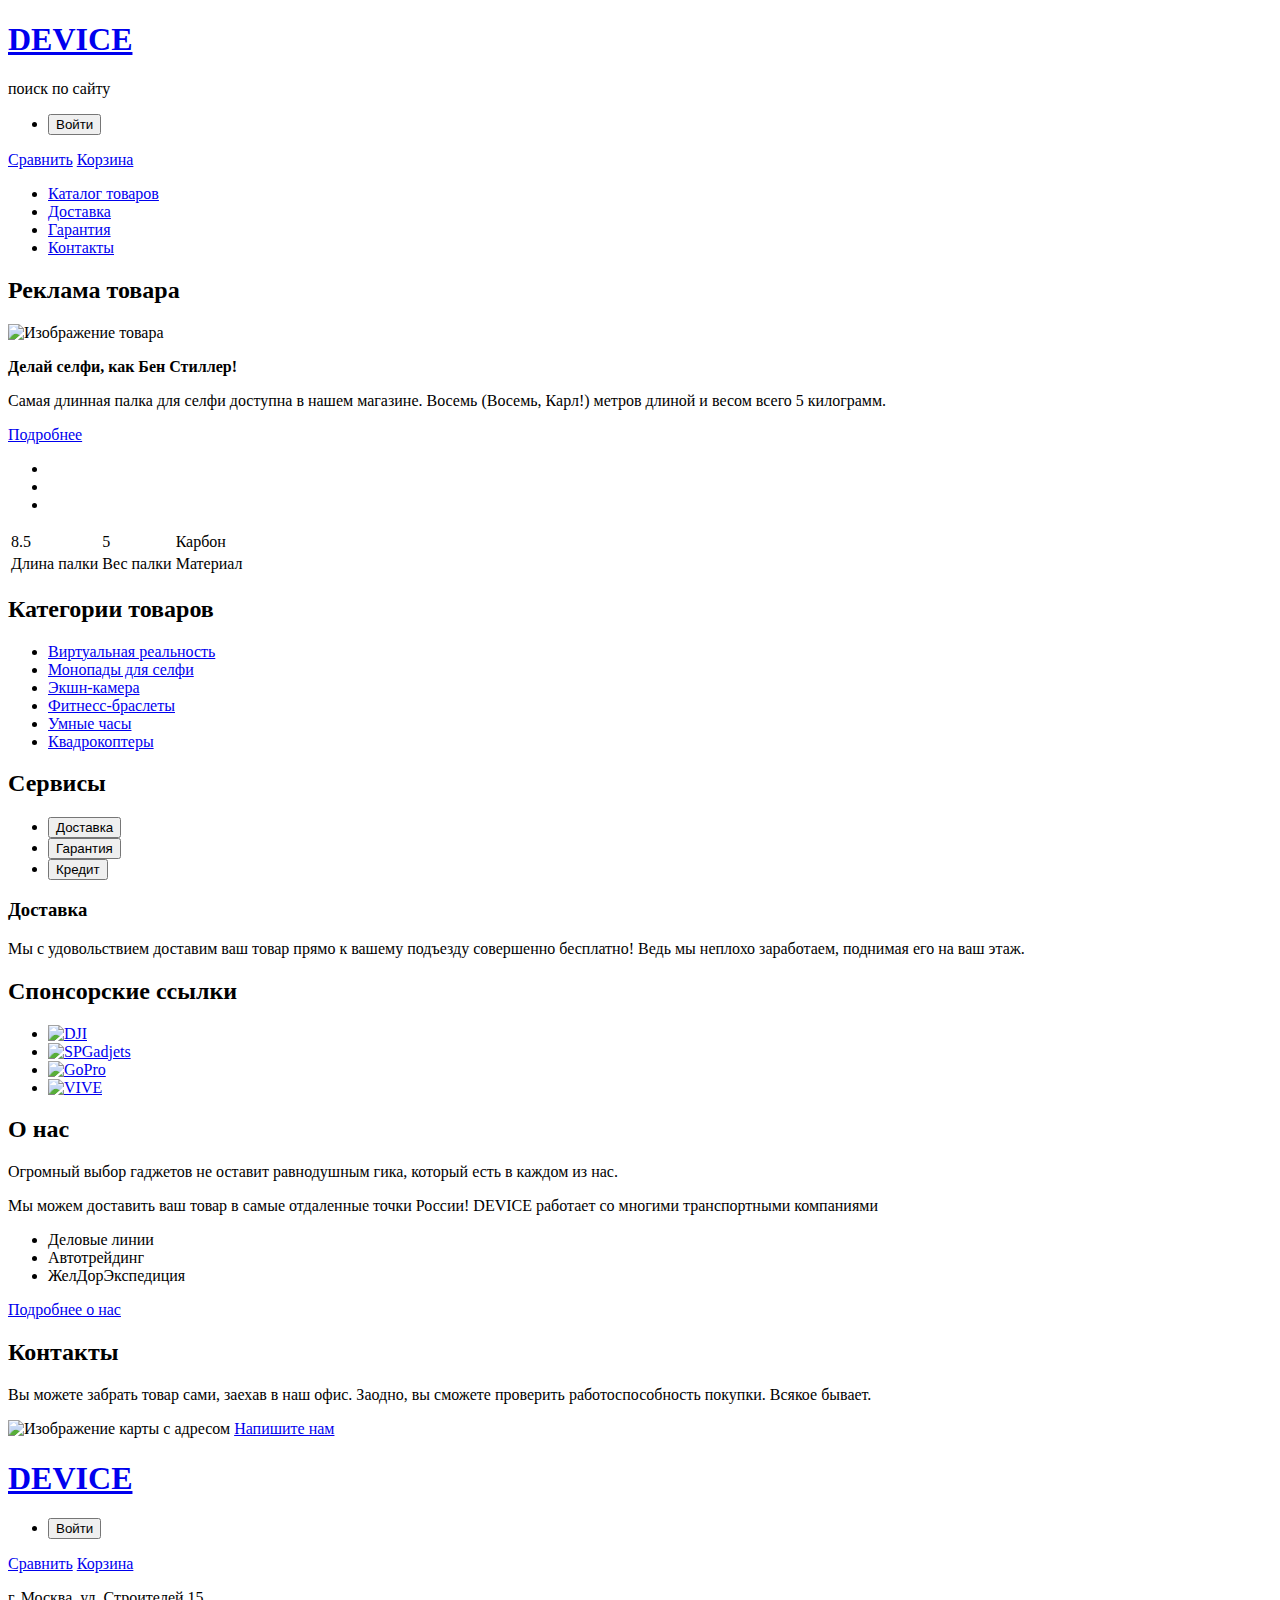
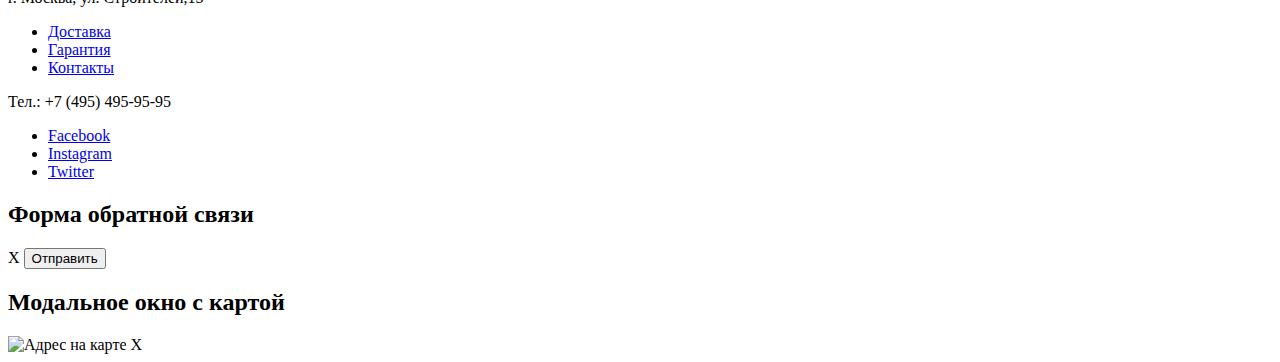
==== index.html @ cb4a72cc "Сделать разметку основной страницы" ====
<!DOCTYPE html>
<html lang="Ru">
    <head>
        <title>Интернет магазин Device</title>
        <meta charset="UTF-8">
        <link rel="stylesheet" href="CSS/Style.css">
    </head>
    <body class="container">
        <header class="main-header">
            <h1 class="main-header-logo"><a href="index.html">DEVICE</a></h1>
            <label class="main-header-search">поиск по сайту</label>
            <ul class="user-navigation">
                <li class="user-navigation-sign-in"><button>Войти</button></li>
            </ul>
            <a href="#">Сравнить</a>
            <a href="#">Корзина</a>
            <nav class="navigation">
                <ul class="navigation-list">
                    <li><a href="#">Каталог товаров</a></li>
                    <li><a href="#">Доставка</a></li>
                    <li><a href="#">Гарантия</a></li>
                    <li><a href="#">Контакты</a></li>
                </ul>
            </nav>
        </header>
        <main>
            <section class="promotion">
                <h2 class="visually-hidden">Реклама товара</h2>
                <p class="product-picture">
                    <img src="#" alt="Изображение товара">
                </p>
                <b>Делай селфи, как Бен Стиллер!</b>
                <p>
                    Самая длинная палка для селфи доступна в нашем магазине.
                    Восемь (Восемь, Карл!) метров длиной и весом всего 5 килограмм.
                </p>
                <a class="button-line" href="#">Подробнее</a>
                <ul class="slider-buttons">
                    <li class="slider-buttons-filled"></li>
                    <li class="slider-buttons-empty"></li>
                    <li class="slider-buttons-empty"></li>
                </ul>
                <table class="specifications-table">                    
                    <tr class="specifications-table-values">
                        <td>8.5</td>
                        <td>5</td>
                        <td>Карбон</td>
                    </tr>
                    <tr class="specifications-table-parameters">
                        <td>Длина палки</td>
                        <td>Вес палки</td>
                        <td>Материал</td>
                    </tr>
                </table>
            </section>
            <section class="categories">
                <h2 class="visually-hidden">Категории товаров</h2>
                <ul class="categories-list">
                    <li><a class="categories-list-VR" href="#">Виртуальная реальность</a></li>
                    <li><a class="categories-list-monopad" href="#">Монопады для селфи</a></li>
                    <li><a class="categories-list-action" href="#">Экшн-камера</a></li>
                    <li><a class="categories-list-fittness" href="#">Фитнесс-браслеты</a></li>
                    <li><a class="categories-list-smartbands" href="#">Умные часы</a></li>
                    <li><a class="categories-list-quadrocopters" href="#">Квадрокоптеры</a></li>
                </ul>
            </section>
            <section class="services">
                <h2 class="visually-hidden">Сервисы</h2>
                <div>
                    <ul class="services-list">
                        <li class="services-sel"><button>Доставка</button></li>
                        <li class="services-unsel"><button>Гарантия</button></li>
                        <li class="services-sel"><button>Кредит</button></li>
                    </ul>
                </div>
                <div>
                    <h3>Доставка</h3>
                    <p>Мы с удовольствием доставим ваш товар прямо к вашему
                        подъезду совершенно бесплатно!
                        Ведь мы неплохо заработаем, поднимая его на ваш этаж.</p>
                </div>
            </section>
            <section class="sponsors">
                <h2 class="visually-hidden">Спонсорские ссылки</h2>
                <ul class="sponsors-list">
                    <li><a href="#"><img scr="#" alt="DJI"><img></a></li>
                    <li><a href="#"><img scr="#" alt="SPGadjets"><img></a></li>
                    <li><a href="#"><img scr="#" alt="GoPro"><img></a></li>
                    <li><a href="#"><img scr="#" alt="VIVE"><img></a></li>
                </ul>
            </section>
            <section class="about-us">
                <h2>О нас</h2>
                <p>Огромный выбор гаджетов не оставит 
                    равнодушным гика, который есть в каждом из нас.</p>
                <p>Мы можем доставить ваш товар в самые отдаленные точки России! 
                    DEVICE работает со многими транспортными компаниями</p>
                <ul>
                    <li>Деловые линии</li>
                    <li>Автотрейдинг</li>
                    <li>ЖелДорЭкспедиция</li>
                </ul>
                <a class="button-line" href="#">Подробнее о нас</a>
            </section>
            <section class="contacts">
                <h2>Контакты</h2>
                <p>Вы можете забрать товар сами, заехав в наш офис. 
                    Заодно, вы сможете проверить работоспособность покупки. Всякое бывает.</p>
                <img src="#" alt="Изображение карты с адресом">
                <a class="button-line" href="#">Напишите нам</a>
            </section>

        </main>
        <footer>
            <h1 class="footer-logo"><a href="index.html">DEVICE</a></h1>
            
            <ul class="footer-user-navigation">
                <li class="footer-user-navigation-sign-in"><button>Войти</button></li>
            </ul>
            <a href="#">Сравнить</a>
            <a href="#">Корзина</a>
            <p class="footer-address">г. Москва, ул. Строителей,15</p>
            <ul class="footer-navigation-list">
                <li><a href="#">Доставка</a></li>
                <li><a href="#">Гарантия</a></li>
                <li><a href="#">Контакты</a></li>
            </ul>
            <p class="footer-phone">Тел.: +7 (495) 495-95-95</p>
            <div class="footer-social-container">
                <ul class="footer-social">
                    <li class="footer-social-facebook"><a href="Facebook.com">Facebook</a></li>
                    <li class="footer-social-facebook"><a href="Instagram.com">Instagram</a></li>
                    <li class="footer-social-facebook"><a href="Twitter.com">Twitter</a></li>
                </ul>
            </div>
        </footer>
        <section class="modal modal-write-us">
            <h2>Форма обратной связи</h2>
            <!-- Форма обратной связи -->
            <span class="modal-close-button">X</span>
            <button class="button-line">Отправить</button>
        </section>
        <section class="modal modal-map">
            <h2>Модальное окно с картой</h2>
            <img src="files/map.jpg" alt="Адрес на карте">
            <!-- Форма обратной связи -->
            <span class="modal-close-button">X</span>            
        </section>
    </body>
</html>
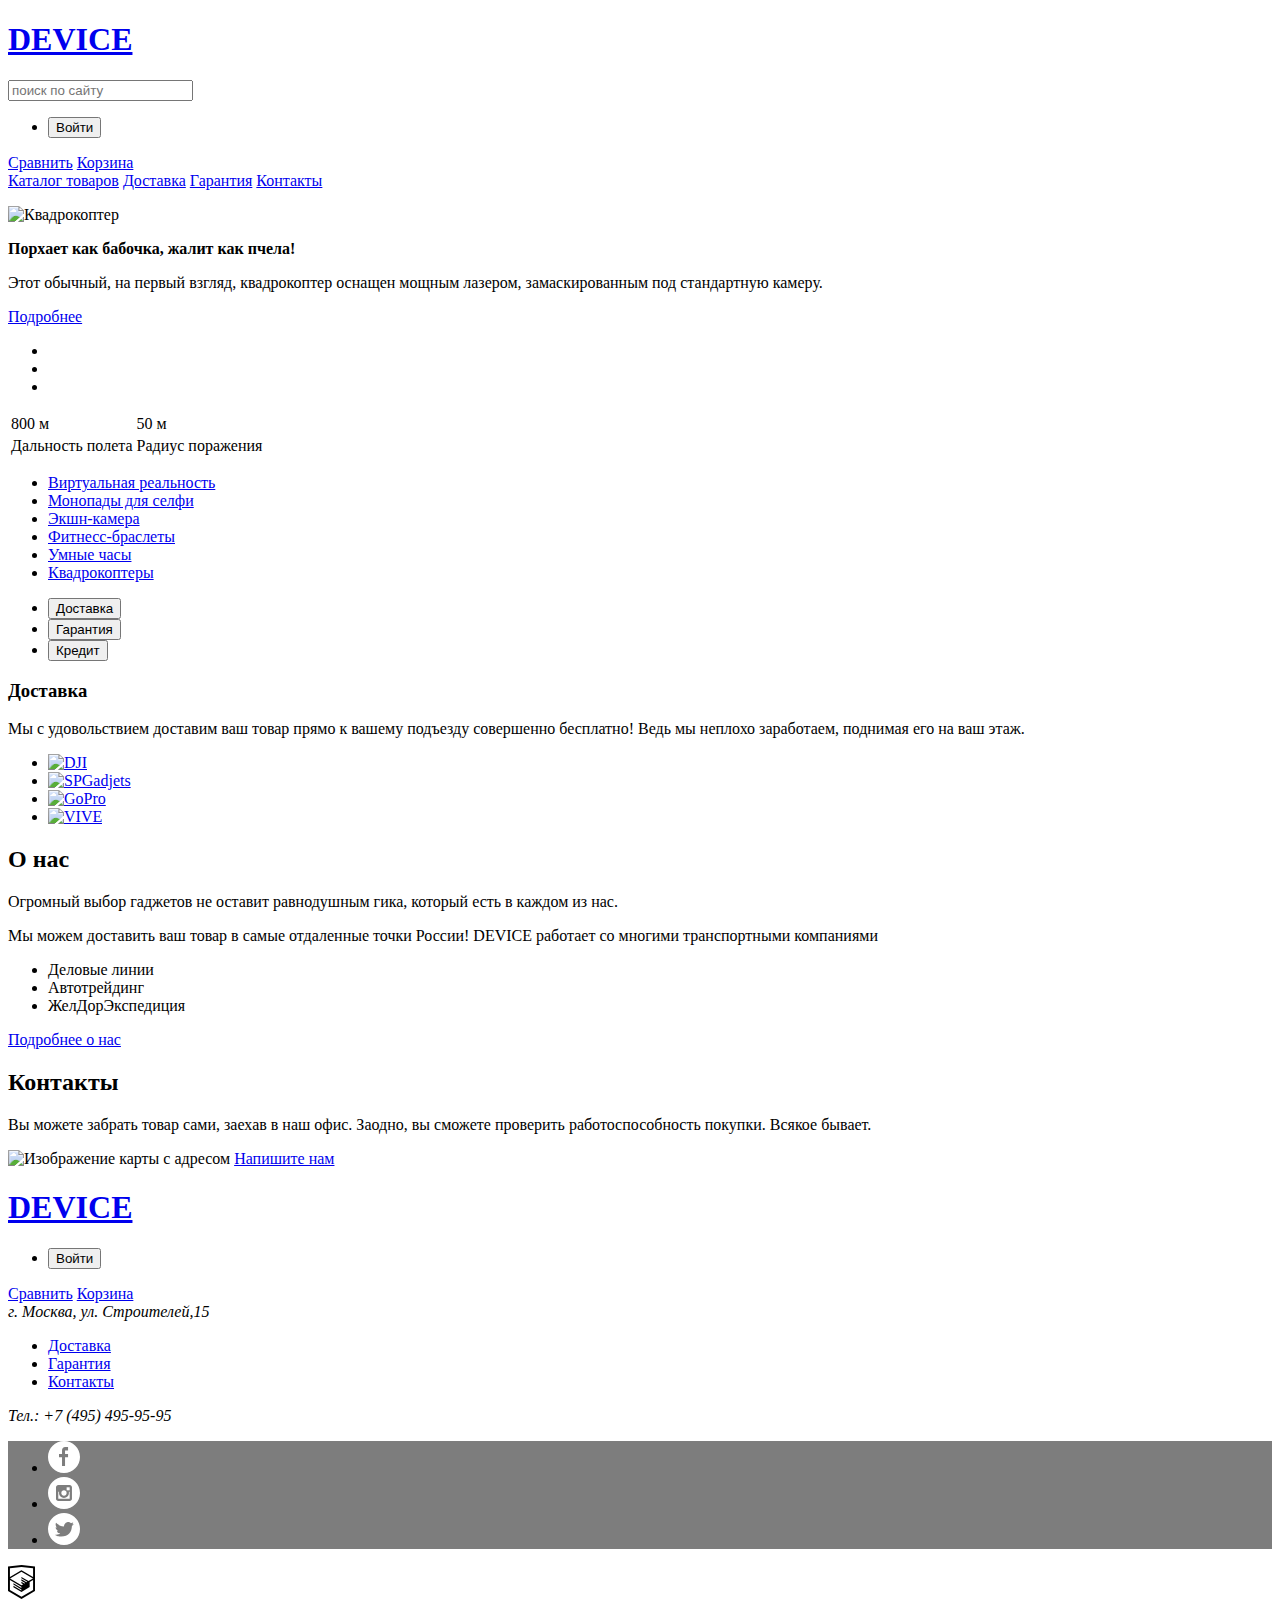
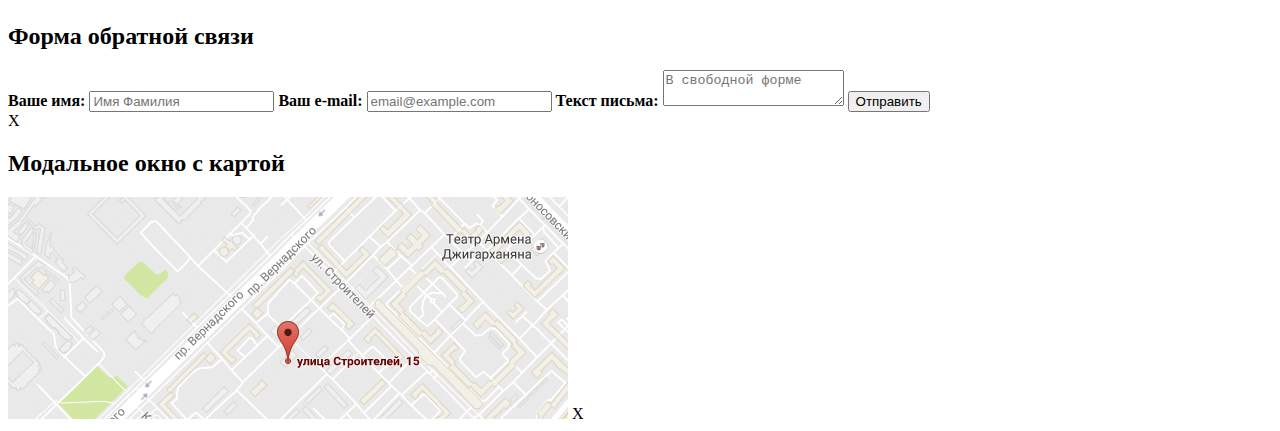
==== commit 4e8cf4dd: "commit to move to another pc" ====
--- a/index.html
+++ b/index.html
@@ -8,26 +8,38 @@
     <body class="container">
         <header class="main-header">
             <h1 class="main-header-logo"><a href="index.html">DEVICE</a></h1>
-            <label class="main-header-search">поиск по сайту</label>
+            <form action="#" method="get" class="main-search">
+                <label for="main-search" ></label>
+                <input type="text" id="main-search" name="main-search" placeholder="поиск по сайту">
+            </form>
             <ul class="user-navigation">
                 <li class="user-navigation-sign-in"><button>Войти</button></li>
             </ul>
             <a href="#">Сравнить</a>
             <a href="#">Корзина</a>
-            <nav class="navigation">
-                <ul class="navigation-list">
-                    <li><a href="#">Каталог товаров</a></li>
-                    <li><a href="#">Доставка</a></li>
-                    <li><a href="#">Гарантия</a></li>
-                    <li><a href="#">Контакты</a></li>
-                </ul>
+            <nav class="navigation">        
+                <a href="#" class="navigation-catalog_button">Каталог товаров</a>               
+                <a href="#">Доставка</a>
+                <a href="#">Гарантия</a>
+                <a href="#">Контакты</a>                
             </nav>
+            <section class="navigation-catalog">
+                <h2 class="visually-hidden">Разделы каталога товаров</h2>
+                <ul class="navigation-catalog-list">
+                    <li><a href="#">Виртуальная реальность</a></li>
+                    <li><a href="#">Монопады для селфи</a></li>
+                    <li><a href="#">Экшн камеры</a></li>
+                    <li><a href="#">Фитнесс браслеты</a></li>
+                    <li><a href="#">Умные часы</a></li>
+                    <li><a href="#">Квадрокоптеры</a></li>                       
+                </ul>
+            </section>
         </header>
         <main>
-            <section class="promotion">
-                <h2 class="visually-hidden">Реклама товара</h2>
+            <section class="promotion hidden">
+                <h2 class="visually-hidden">Реклама 1 товара</h2>
                 <p class="product-picture">
-                    <img src="#" alt="Изображение товара">
+                    <img src="#" alt="Селфи-палка">
                 </p>
                 <b>Делай селфи, как Бен Стиллер!</b>
                 <p>
@@ -50,6 +62,59 @@
                         <td>Длина палки</td>
                         <td>Вес палки</td>
                         <td>Материал</td>
+                    </tr>
+                </table>
+            </section>
+            <section class="promotion hidden">
+                <h2 class="visually-hidden">Реклама 2 товара</h2>
+                <p class="product-picture">
+                    <img src="#" alt="Фитнесс-браслет">
+                </p>
+                <b>Худеем правильно!</b>
+                <p>
+                    Мотивирующие фитнес-браслеты помогут найти в себе силы 
+                    не пропускать занятия и соблюдать диету.
+                </p>
+                <a class="button-line" href="#">Подробнее</a>
+                <ul class="slider-buttons">
+                    <li class="slider-buttons-empty"></li>
+                    <li class="slider-buttons-filled"></li>
+                    <li class="slider-buttons-empty"></li>
+                </ul>
+                <table class="specifications-table">                    
+                    <tr class="specifications-table-values">
+                        <td>48 часов</td>
+                        
+                    </tr>
+                    <tr class="specifications-table-parameters">
+                        <td>Без подзарядки</td>
+                    </tr>
+                </table>
+            </section>
+            <section class="promotion">
+                <h2 class="visually-hidden">Реклама 3 товара</h2>
+                <p class="product-picture">
+                    <img src="#" alt="Квадрокоптер">
+                </p>
+                <b>Порхает как бабочка, жалит как пчела!</b>
+                <p>
+                    Этот обычный, на первый взгляд, квадрокоптер оснащен 
+                    мощным лазером, замаскированным под стандартную камеру.
+                </p>
+                <a class="button-line" href="#">Подробнее</a>
+                <ul class="slider-buttons">
+                    <li class="slider-buttons-filled"></li>
+                    <li class="slider-buttons-empty"></li>
+                    <li class="slider-buttons-empty"></li>
+                </ul>
+                <table class="specifications-table">                    
+                    <tr class="specifications-table-values">
+                        <td>800 м</td>       
+                        <td>50 м</td>                 
+                    </tr>
+                    <tr class="specifications-table-parameters">
+                        <td>Дальность полета</td>
+                        <td>Радиус поражения</td>
                     </tr>
                 </table>
             </section>
@@ -80,15 +145,17 @@
                         Ведь мы неплохо заработаем, поднимая его на ваш этаж.</p>
                 </div>
             </section>
+            
             <section class="sponsors">
                 <h2 class="visually-hidden">Спонсорские ссылки</h2>
                 <ul class="sponsors-list">
-                    <li><a href="#"><img scr="#" alt="DJI"><img></a></li>
-                    <li><a href="#"><img scr="#" alt="SPGadjets"><img></a></li>
-                    <li><a href="#"><img scr="#" alt="GoPro"><img></a></li>
-                    <li><a href="#"><img scr="#" alt="VIVE"><img></a></li>
-                </ul>
-            </section>
+                    <li><a href="#"><img src="#" alt="DJI"></a></li>
+                    <li><a href="#"><img src="#" alt="SPGadjets"></a></li>
+                    <li><a href="#"><img src="#" alt="GoPro"></a></li>
+                    <li><a href="#"><img src="#" alt="VIVE"></a></li>
+                </ul>
+            </section>
+
             <section class="about-us">
                 <h2>О нас</h2>
                 <p>Огромный выбор гаджетов не оставит 
@@ -119,31 +186,47 @@
             </ul>
             <a href="#">Сравнить</a>
             <a href="#">Корзина</a>
-            <p class="footer-address">г. Москва, ул. Строителей,15</p>
+            <address class="footer-address">г. Москва, ул. Строителей,15</address>
             <ul class="footer-navigation-list">
                 <li><a href="#">Доставка</a></li>
                 <li><a href="#">Гарантия</a></li>
                 <li><a href="#">Контакты</a></li>
             </ul>
-            <p class="footer-phone">Тел.: +7 (495) 495-95-95</p>
+            <address class="footer-phone">Тел.: +7 (495) 495-95-95</address>
             <div class="footer-social-container">
-                <ul class="footer-social">
-                    <li class="footer-social-facebook"><a href="Facebook.com">Facebook</a></li>
-                    <li class="footer-social-facebook"><a href="Instagram.com">Instagram</a></li>
-                    <li class="footer-social-facebook"><a href="Twitter.com">Twitter</a></li>
-                </ul>
+                <ul class="footer-social" style="background-color: rgb(125, 125, 125);">
+                    <li><a href="Facebook.com"><img src="img/facebook.svg" alt="Facebook"></a></li>
+                    <li><a href="Instagram.com"><img src="img/instagram.svg" alt="Instagram"></a></li>
+                    <li><a href="Twitter.com"><img src="img/Twitter.svg" alt="Twitter"></a></li>
+                </ul>
+                <a href="vk.com"><img src="img/logo-html-acad.svg"></a>
             </div>
         </footer>
+
         <section class="modal modal-write-us">
             <h2>Форма обратной связи</h2>
-            <!-- Форма обратной связи -->
-            <span class="modal-close-button">X</span>
-            <button class="button-line">Отправить</button>
+            <form action="https://echo.htmlacademy.ru" method="post" class="write-us">
+                <label>
+                    <b>Ваше имя:</b>
+                    <input type="text" name="user-name" placeholder="Имя Фамилия">
+                </label>
+                <label>
+                    <b>Ваш e-mail:</b>
+                    <input type="email" name="user-email" placeholder="email@example.com">
+                </label>
+                <label>
+                    <b>Текст письма:</b>
+                    <textarea name="comment" placeholder="В свободной форме"></textarea>                    
+                </label>
+                <button type="submit" class="button-line">Отправить</button>
+            </form>
+            <span class="modal-close-button">X</span>            
         </section>
+
         <section class="modal modal-map">
             <h2>Модальное окно с картой</h2>
-            <img src="files/map.jpg" alt="Адрес на карте">
-            <!-- Форма обратной связи -->
+            <img src="pictures/map.png" alt="Адрес на карте">
+            
             <span class="modal-close-button">X</span>            
         </section>
     </body>
--- a/CSS/Style.css
+++ b/CSS/Style.css
@@ -0,0 +1,20 @@
+.hidden{
+    display: none;    
+}
+
+.navigation-catalog{
+    display: none;
+}
+
+.visually-hidden{
+    position: absolute;
+    clip: rect(0 0 0 0);
+    width: 1;
+    height: 1;
+    margin: -1;
+    
+}
+
+.navigation-catalog_button:hover .navigation-catalog{
+    display: block;
+}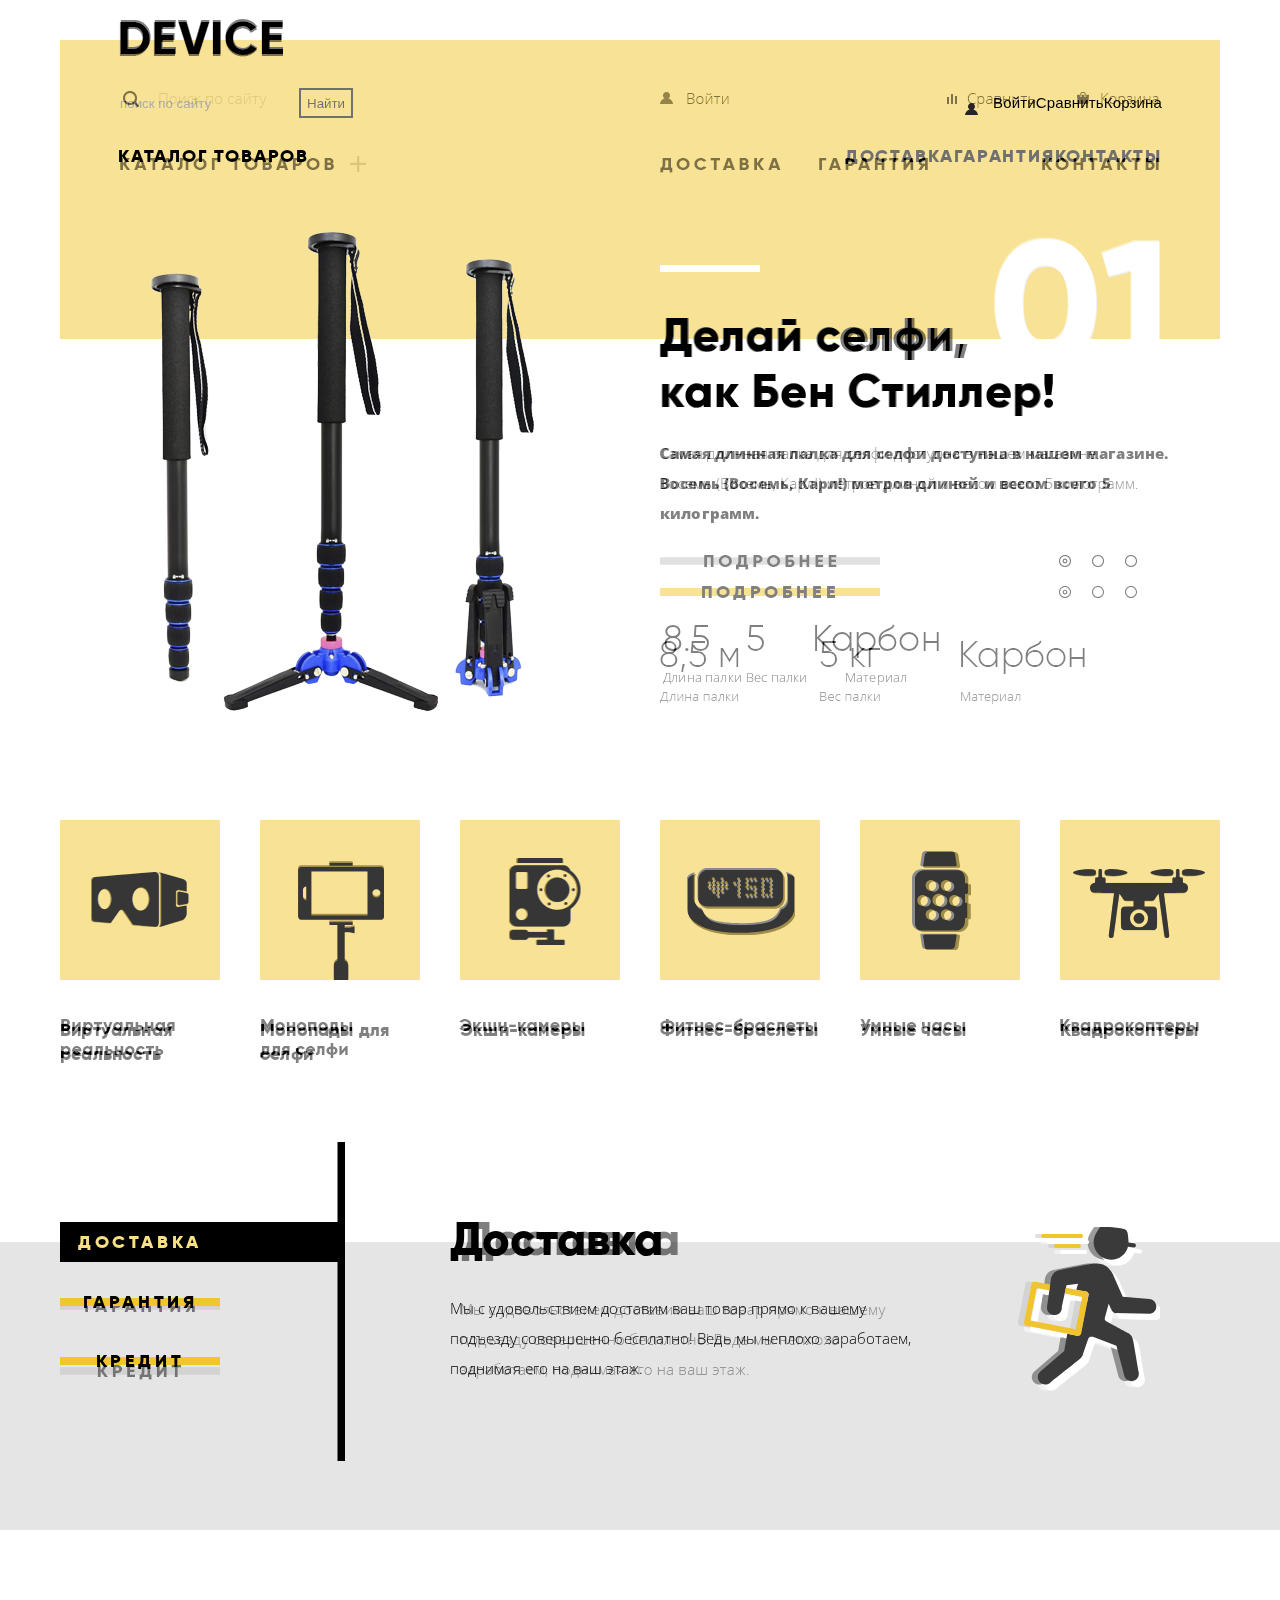
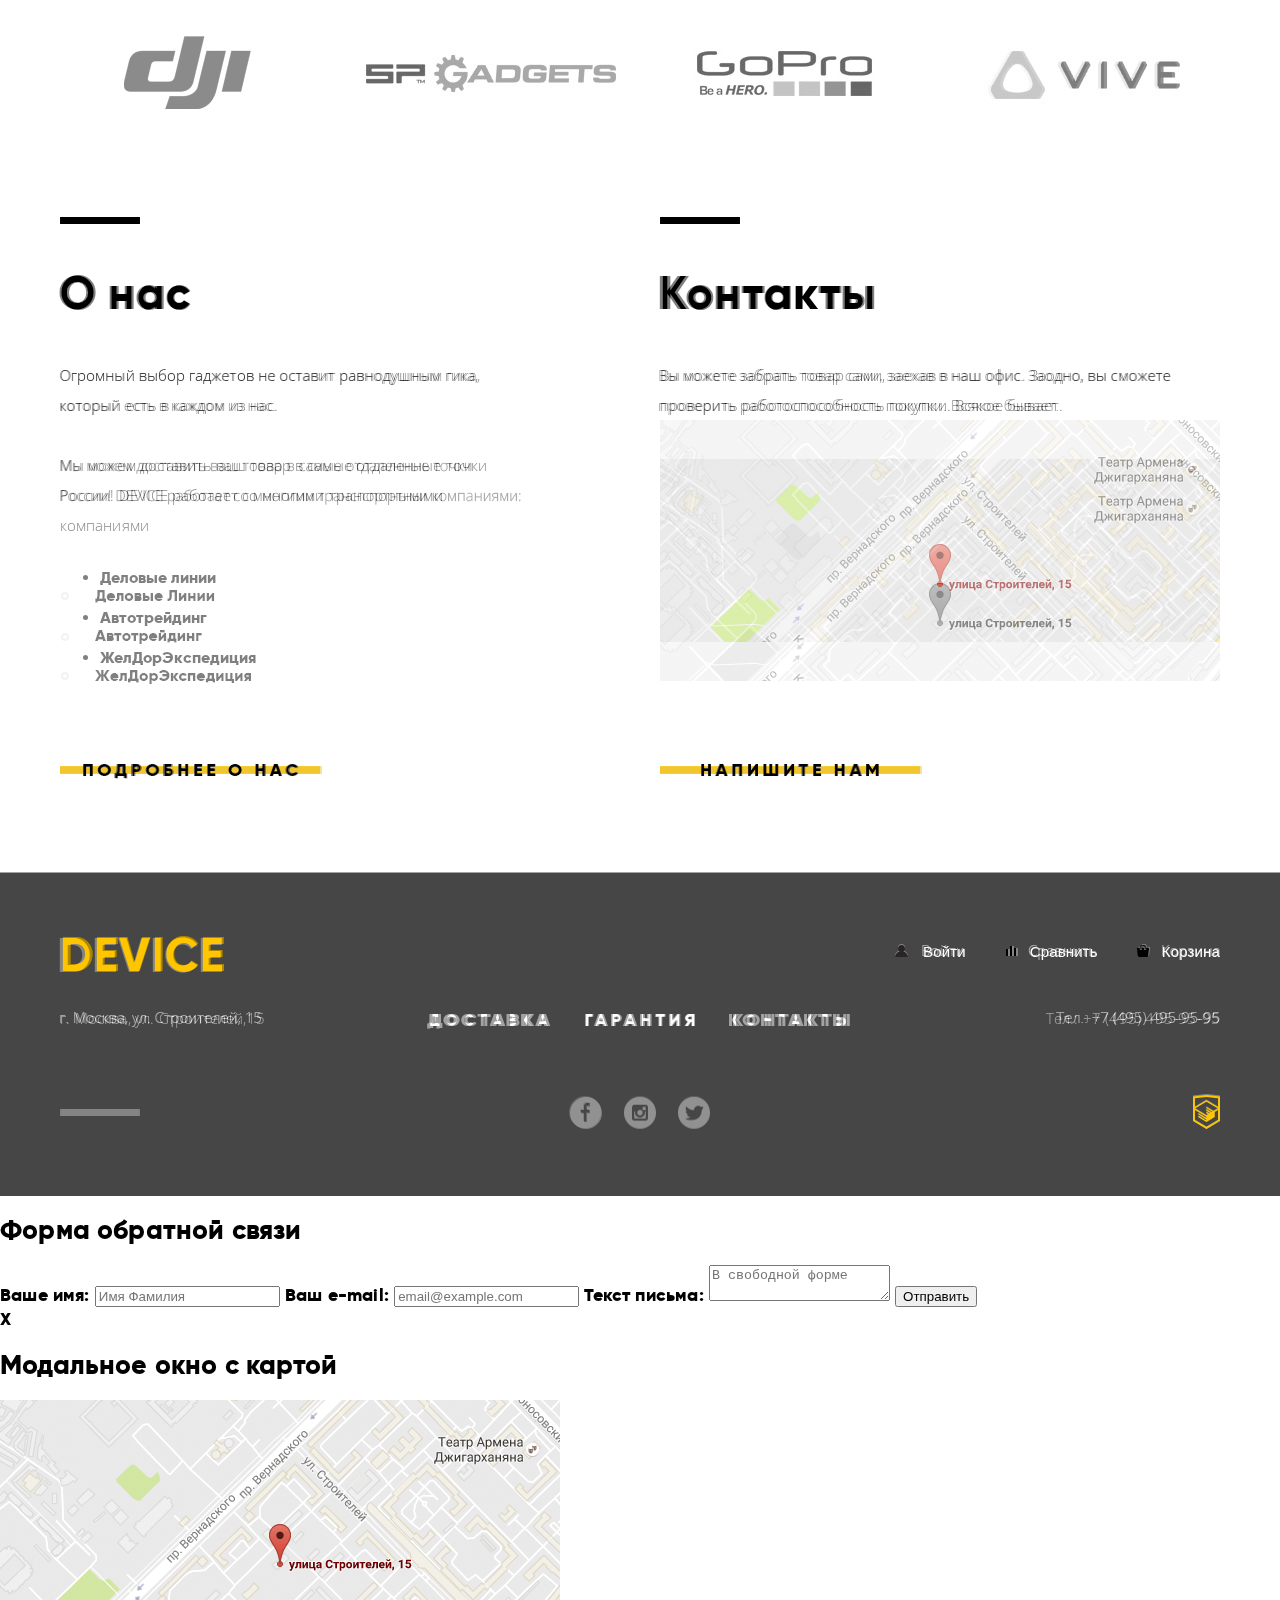
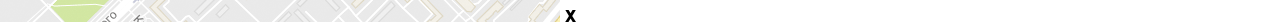
==== commit a056b900: "complite html, add pictures, add css" ====
--- a/index.html
+++ b/index.html
@@ -3,203 +3,276 @@
     <head>
         <title>Интернет магазин Device</title>
         <meta charset="UTF-8">
+        <link rel="preconnect" href="https://fonts.googleapis.com">
+        <link rel="preconnect" href="https://fonts.gstatic.com" crossorigin>
+        <link href="https://fonts.googleapis.com/css2?family=Open+Sans:wght@300&display=swap" rel="stylesheet">
         <link rel="stylesheet" href="CSS/Style.css">
     </head>
-    <body class="container">
-        <header class="main-header">
-            <h1 class="main-header-logo"><a href="index.html">DEVICE</a></h1>
-            <form action="#" method="get" class="main-search">
-                <label for="main-search" ></label>
-                <input type="text" id="main-search" name="main-search" placeholder="поиск по сайту">
-            </form>
-            <ul class="user-navigation">
-                <li class="user-navigation-sign-in"><button>Войти</button></li>
-            </ul>
-            <a href="#">Сравнить</a>
-            <a href="#">Корзина</a>
-            <nav class="navigation">        
-                <a href="#" class="navigation-catalog_button">Каталог товаров</a>               
-                <a href="#">Доставка</a>
-                <a href="#">Гарантия</a>
-                <a href="#">Контакты</a>                
-            </nav>
-            <section class="navigation-catalog">
-                <h2 class="visually-hidden">Разделы каталога товаров</h2>
-                <ul class="navigation-catalog-list">
-                    <li><a href="#">Виртуальная реальность</a></li>
-                    <li><a href="#">Монопады для селфи</a></li>
-                    <li><a href="#">Экшн камеры</a></li>
-                    <li><a href="#">Фитнесс браслеты</a></li>
-                    <li><a href="#">Умные часы</a></li>
-                    <li><a href="#">Квадрокоптеры</a></li>                       
-                </ul>
-            </section>
-        </header>
-        <main>
-            <section class="promotion hidden">
-                <h2 class="visually-hidden">Реклама 1 товара</h2>
-                <p class="product-picture">
-                    <img src="#" alt="Селфи-палка">
-                </p>
-                <b>Делай селфи, как Бен Стиллер!</b>
-                <p>
-                    Самая длинная палка для селфи доступна в нашем магазине.
-                    Восемь (Восемь, Карл!) метров длиной и весом всего 5 килограмм.
-                </p>
-                <a class="button-line" href="#">Подробнее</a>
-                <ul class="slider-buttons">
-                    <li class="slider-buttons-filled"></li>
-                    <li class="slider-buttons-empty"></li>
-                    <li class="slider-buttons-empty"></li>
-                </ul>
-                <table class="specifications-table">                    
-                    <tr class="specifications-table-values">
-                        <td>8.5</td>
-                        <td>5</td>
-                        <td>Карбон</td>
-                    </tr>
-                    <tr class="specifications-table-parameters">
-                        <td>Длина палки</td>
-                        <td>Вес палки</td>
-                        <td>Материал</td>
-                    </tr>
-                </table>
-            </section>
-            <section class="promotion hidden">
-                <h2 class="visually-hidden">Реклама 2 товара</h2>
-                <p class="product-picture">
-                    <img src="#" alt="Фитнесс-браслет">
-                </p>
-                <b>Худеем правильно!</b>
-                <p>
-                    Мотивирующие фитнес-браслеты помогут найти в себе силы 
-                    не пропускать занятия и соблюдать диету.
-                </p>
-                <a class="button-line" href="#">Подробнее</a>
-                <ul class="slider-buttons">
-                    <li class="slider-buttons-empty"></li>
-                    <li class="slider-buttons-filled"></li>
-                    <li class="slider-buttons-empty"></li>
-                </ul>
-                <table class="specifications-table">                    
-                    <tr class="specifications-table-values">
-                        <td>48 часов</td>
-                        
-                    </tr>
-                    <tr class="specifications-table-parameters">
-                        <td>Без подзарядки</td>
-                    </tr>
-                </table>
-            </section>
-            <section class="promotion">
-                <h2 class="visually-hidden">Реклама 3 товара</h2>
-                <p class="product-picture">
-                    <img src="#" alt="Квадрокоптер">
-                </p>
-                <b>Порхает как бабочка, жалит как пчела!</b>
-                <p>
-                    Этот обычный, на первый взгляд, квадрокоптер оснащен 
-                    мощным лазером, замаскированным под стандартную камеру.
-                </p>
-                <a class="button-line" href="#">Подробнее</a>
-                <ul class="slider-buttons">
-                    <li class="slider-buttons-filled"></li>
-                    <li class="slider-buttons-empty"></li>
-                    <li class="slider-buttons-empty"></li>
-                </ul>
-                <table class="specifications-table">                    
-                    <tr class="specifications-table-values">
-                        <td>800 м</td>       
-                        <td>50 м</td>                 
-                    </tr>
-                    <tr class="specifications-table-parameters">
-                        <td>Дальность полета</td>
-                        <td>Радиус поражения</td>
-                    </tr>
-                </table>
-            </section>
-            <section class="categories">
-                <h2 class="visually-hidden">Категории товаров</h2>
-                <ul class="categories-list">
-                    <li><a class="categories-list-VR" href="#">Виртуальная реальность</a></li>
-                    <li><a class="categories-list-monopad" href="#">Монопады для селфи</a></li>
-                    <li><a class="categories-list-action" href="#">Экшн-камера</a></li>
-                    <li><a class="categories-list-fittness" href="#">Фитнесс-браслеты</a></li>
-                    <li><a class="categories-list-smartbands" href="#">Умные часы</a></li>
-                    <li><a class="categories-list-quadrocopters" href="#">Квадрокоптеры</a></li>
-                </ul>
-            </section>
+    <body>
+        <div class="pdf"></div>
+        <div class="main-column">
+            <header class="main-header">
+                <a href="index.html" class="main-header-logo">
+                    <h1>DEVICE</h1>
+                </a>
+                <div class="container">                    
+                    <form action="#" method="get" class="main-search left-column">
+                        <label for="main-search" ></label>
+                        <input type="text" id="main-search" name="main-search" placeholder="поиск по сайту">
+                        <input type="submit" id="search-submit" name="search-submit" value="Найти">
+                    </form>                    
+                    <div class="right-column">
+                        <ul class="user-navigation">
+                            <li><button class="user-menu-button sign-in">Войти</button></li>
+                        </ul>
+                        <a href="#" class="user-menu-button">Сравнить</a>
+                        <a href="#" class="user-menu-button">Корзина</a>
+                    </div>
+                </div>
+
+                <nav class="main-navigation">        
+                    <div class="left-column">
+                        <div class="main-nav__button-catalog">
+                            <a href="#" class="main-nav__button ">Каталог товаров</a>                            
+                            <ul class="main-nav__sub-menu">
+                                <li><a href="#">Виртуальная реальность</a></li>
+                                <li><a href="#">Монопады для селфи</a></li>
+                                <li><a href="#">Экшн камеры</a></li>
+                                <li><a href="#">Фитнесс браслеты</a></li>
+                                <li><a href="#">Умные часы</a></li>
+                                <li><a href="#">Квадрокоптеры</a></li>                       
+                            </ul>   
+                        </div>                                  
+                    </div>
+                    <div class="right-column">
+                        <a href="#" class="main-nav__button">Доставка</a>
+                        <a href="#" class="main-nav__button">Гарантия</a>
+                        <a href="#" class="main-nav__button">Контакты</a>      
+                    </div>          
+                </nav>
+                
+            </header>
+            <main>
+                <section class="promotion">
+                    <h2 class="visually-hidden">Реклама 1 товара</h2>
+                    
+                    <div class="left-column">
+                        <img src="pictures/slider-1.png" alt="Селфи-палка">
+                    </div>
+
+                    <div class="right-column">
+                        <b>Делай селфи,<br> как Бен Стиллер!</b>
+                        <p>
+                            Самая длинная палка для селфи доступна в нашем магазине.<br>
+                            Восемь (Восемь, Карл!) метров длиной и весом всего 5 килограмм.
+                        </p>
+                        <div class="slider-container">
+                            <a class="line-button" href="#">Подробнее</a>
+                                <ul class="slider-buttons">
+                                    <li class="selected"></li>
+                                    <li></li>
+                                    <li></li>
+                                </ul>
+                        </div>
+                        <table class="specifications-table">                    
+                            <tr class="specifications-table-values">
+                                <td>8.5</td>
+                                <td>5</td>
+                                <td>Карбон</td>
+                            </tr>
+                            <tr class="specifications-table-parameters">
+                                <th>Длина палки</th>
+                                <th>Вес палки</th>
+                                <th>Материал</th>
+                            </tr>
+                        </table>
+                    </div>
+                </section>
+                <section class="promotion hidden">
+                    <h2 class="visually-hidden">Реклама 2 товара</h2>
+                    <div class="left-column">
+                        <img src="pictures/slider-2.png" alt="Фитнесс-браслет">
+                    </div>
+                    <div class="right-column">
+                        <b>Худеем<br>правильно!</b>
+                        <p>
+                            Мотивирующие фитнес-браслеты помогут найти в себе силы 
+                            не пропускать занятия и соблюдать диету.
+                        </p>
+                        <a class="line-button" href="#">Подробнее</a>
+                        <ul class="slider-buttons">
+                            <li class="slider-buttons-empty"></li>
+                            <li class="slider-buttons-filled"></li>
+                            <li class="slider-buttons-empty"></li>
+                        </ul>
+                        <table class="specifications-table">                    
+                            <tr class="specifications-table-values">
+                                <td>48 часов</td>
+                                
+                            </tr>
+                            <tr class="specifications-table-parameters">
+                                <th>Без подзарядки</th>
+                            </tr>
+                        </table>
+                    </div>
+                </section>
+
+                <section class="promotion  hidden">
+                    <h2 class="visually-hidden">Реклама 3 товара</h2>
+                    <div class="left-column">
+                        <img src="pictures/slider-3.png" alt="Квадрокоптер">
+                    </div>
+                
+                    <div class="right-column">
+                        <b>Порхает как бабочка,<br>жалит как пчела!</b>
+                        <p>
+                            Этот обычный, на первый взгляд, квадрокоптер оснащен<br>
+                            мощным лазером, замаскированным под стандартную камеру.
+                        </p>
+                        <a class="line-button" href="#">Подробнее</a>
+                        <ul class="slider-buttons">
+                            <li class="slider-buttons-filled"></li>
+                            <li class="slider-buttons-empty"></li>
+                            <li class="slider-buttons-empty"></li>
+                        </ul>
+                        <table class="specifications-table">
+                            <tr class="specifications-table-values">
+                                <td>800 м</td>
+                                <td>50 м</td>
+                            </tr>
+                            <tr class="specifications-table-parameters">
+                                <th>Дальность полета</th>
+                                <th>Радиус поражения</th>
+                            </tr>
+                        </table>
+                    </div>
+                </section>
+
+
+                <section class="categories">
+                    <h2 class="visually-hidden">Категории товаров</h2>
+                    <ul class="categories-list">
+                        <li><a class="categories-VR" href="#">Виртуальная реальность</a></li>
+                        <li><a class="categories-monopad" href="#">Монопады для селфи</a></li>
+                        <li><a class="categories-action" href="#">Экшн-камеры</a></li>
+                        <li><a class="categories-fittness" href="#">Фитнес-браслеты</a></li>
+                        <li><a class="categories-smartbands" href="#">Умные часы</a></li>
+                        <li><a class="categories-quadrocopters" href="#">Квадрокоптеры</a></li>
+                    </ul>
+                </section>
+            </div>
+
+
             <section class="services">
                 <h2 class="visually-hidden">Сервисы</h2>
-                <div>
+                <div class="container"> 
+                    <input type="radio" class="visually-hidden" name="services-radio" id="services-delivery" checked>  
+                    <input type="radio" class="visually-hidden" name="services-radio" id="services-warranty"> 
+                    <input type="radio" class="visually-hidden" name="services-radio" id="services-credit">                
                     <ul class="services-list">
-                        <li class="services-sel"><button>Доставка</button></li>
-                        <li class="services-unsel"><button>Гарантия</button></li>
-                        <li class="services-sel"><button>Кредит</button></li>
-                    </ul>
-                </div>
-                <div>
-                    <h3>Доставка</h3>
-                    <p>Мы с удовольствием доставим ваш товар прямо к вашему
-                        подъезду совершенно бесплатно!
-                        Ведь мы неплохо заработаем, поднимая его на ваш этаж.</p>
+                        <li>                                
+                            <label for="services-delivery" class="line-button">
+                                <div> Доставка</div>
+                            </label>
+                        </li>
+                        <li>                               
+                            <label for="services-warranty" class="line-button">
+                                <div>Гарантия</div>
+                            </label>
+                        </li>
+                        <li>                               
+                            <label for="services-credit" class="line-button">
+                                <div>Кредит</div>
+                            </label>
+                        </li>
+                    </ul>
+                    
+                    <article class="delivery">
+                        <h3>Доставка</h3>
+                        <p>Мы с удовольствием доставим ваш товар прямо к вашему
+                            подъезду совершенно бесплатно! Ведь мы неплохо 
+                            заработаем, поднимая его на ваш этаж.</p>
+                    </article>
+                    <article class="warranty">
+                        <h3>Гарантия</h3>
+                        <p>Если из-за возгорания купленного у нас товара у вас сгорит 
+                            дом — не переживайте, мы выдадим вам новый.
+                            Товар, не дом, конечно же.</p>
+                    </article>
+                    <article class="credit">
+                        <h3>Кредит</h3>
+                        <p>Залезть в долговую яму стало проще! Кредитные консультанты подберут для вас наиболее выгодные 
+                            условия кредита. Выгодные для нашего банка, разумеется.</p>
+                    </article>
                 </div>
             </section>
             
             <section class="sponsors">
                 <h2 class="visually-hidden">Спонсорские ссылки</h2>
                 <ul class="sponsors-list">
-                    <li><a href="#"><img src="#" alt="DJI"></a></li>
-                    <li><a href="#"><img src="#" alt="SPGadjets"></a></li>
-                    <li><a href="#"><img src="#" alt="GoPro"></a></li>
-                    <li><a href="#"><img src="#" alt="VIVE"></a></li>
+                    <li><a href="#"><img src="pictures/logo-1-grey.jpg" alt="DJI"></a></li>
+                    <li><a href="#"><img src="pictures/logo-2-grey.jpg" alt="SPGadjets"></a></li>
+                    <li><a href="#"><img src="pictures/logo-3-grey.jpg" alt="GoPro"></a></li>
+                    <li><a href="#"><img src="pictures/logo-4-grey.jpg" alt="VIVE"></a></li>
                 </ul>
             </section>
 
-            <section class="about-us">
-                <h2>О нас</h2>
-                <p>Огромный выбор гаджетов не оставит 
-                    равнодушным гика, который есть в каждом из нас.</p>
-                <p>Мы можем доставить ваш товар в самые отдаленные точки России! 
-                    DEVICE работает со многими транспортными компаниями</p>
-                <ul>
-                    <li>Деловые линии</li>
-                    <li>Автотрейдинг</li>
-                    <li>ЖелДорЭкспедиция</li>
-                </ul>
-                <a class="button-line" href="#">Подробнее о нас</a>
-            </section>
-            <section class="contacts">
-                <h2>Контакты</h2>
-                <p>Вы можете забрать товар сами, заехав в наш офис. 
-                    Заодно, вы сможете проверить работоспособность покупки. Всякое бывает.</p>
-                <img src="#" alt="Изображение карты с адресом">
-                <a class="button-line" href="#">Напишите нам</a>
-            </section>
-
+            <div class="information-columns">
+                <section class="about-us">
+                    <h2>О нас</h2>
+                    <p>Огромный выбор гаджетов не оставит 
+                        равнодушным гика,<br>который есть в каждом из нас.</p>
+                    <p>Мы можем доставить ваш товар в самые отдаленные точки России! 
+                        DEVICE работает со многими транспортными компаниями</p>
+                    <ul>
+                        <li>Деловые линии</li>
+                        <li>Автотрейдинг</li>
+                        <li>ЖелДорЭкспедиция</li>
+                    </ul>
+                    <a class="line-button" href="#">Подробнее о нас</a>
+                </section>
+                <section class="contacts">
+                    <h2>Контакты</h2>
+                    <p>Вы можете забрать товар сами, заехав в наш офис. 
+                        Заодно, вы сможете проверить работоспособность покупки. Всякое бывает.</p>
+                    <img src="pictures/map.png" alt="Изображение карты с адресом">
+                    <a class="line-button" href="#">Напишите нам</a>
+                </section>
+            </div>
         </main>
-        <footer>
-            <h1 class="footer-logo"><a href="index.html">DEVICE</a></h1>
-            
-            <ul class="footer-user-navigation">
-                <li class="footer-user-navigation-sign-in"><button>Войти</button></li>
-            </ul>
-            <a href="#">Сравнить</a>
-            <a href="#">Корзина</a>
-            <address class="footer-address">г. Москва, ул. Строителей,15</address>
-            <ul class="footer-navigation-list">
-                <li><a href="#">Доставка</a></li>
-                <li><a href="#">Гарантия</a></li>
-                <li><a href="#">Контакты</a></li>
-            </ul>
-            <address class="footer-phone">Тел.: +7 (495) 495-95-95</address>
-            <div class="footer-social-container">
-                <ul class="footer-social" style="background-color: rgb(125, 125, 125);">
-                    <li><a href="Facebook.com"><img src="img/facebook.svg" alt="Facebook"></a></li>
-                    <li><a href="Instagram.com"><img src="img/instagram.svg" alt="Instagram"></a></li>
-                    <li><a href="Twitter.com"><img src="img/Twitter.svg" alt="Twitter"></a></li>
-                </ul>
-                <a href="vk.com"><img src="img/logo-html-acad.svg"></a>
+        <footer class="main-footer">
+            <div class="container">
+                <div class="main-footer--top">
+                    <a class="footer-logo" href="index.html">
+                        <h2 >DEVICE</h2>
+                    </a>
+                    
+                    <ul class="main-footer--navigation-list">
+                        <li><button  class="user-menu-button sign-in" sign-in">Войти</button></li>
+                    </ul>
+                
+                    <a  class="user-menu-button compare" href="#">Сравнить</a>
+                    <a  class="user-menu-button cart" href="#">Корзина</a>
+                </div>
+                <div class="main-footer--middle">
+                    <address class="footer-address">г. Москва, ул. Строителей,15</address>
+                    <ul class="footer-navigation-list">
+                        <li><a href="#">Доставка</a></li>
+                        <li><a  href="#">Гарантия</a></li>
+                        <li><a  href="#">Контакты</a></li>
+                    </ul>
+                    <address class="footer-phone">Тел.: +7 (495) 495-95-95</address>
+                </div>
+                <div class="main-footer--bottom">
+                    <div class="footer-social-container">
+                        <ul class="footer-social">
+                            <li><a href="Facebook.com"><img src="img/facebook.svg" alt="Facebook"></a></li>
+                            <li><a href="Instagram.com"><img src="img/instagram.svg" alt="Instagram"></a></li>
+                            <li><a href="Twitter.com"><img src="img/Twitter.svg" alt="Twitter"></a></li>
+                        </ul>
+                        <a class="html-logo" href="vk.com"><img src="img/logo-html-acad.svg"></a>
+                    </div>
+                </div>
             </div>
         </footer>
 
--- a/CSS/Style.css
+++ b/CSS/Style.css
@@ -1,9 +1,32 @@
-.hidden{
-    display: none;    
-}
-
-.navigation-catalog{
-    display: none;
+
+@font-face{
+    font-family: "gilroy";
+    font-style: normal;
+    font-weight: 900;
+    src: url("../fonts/gilroyextrabold.woff2")  format('woff2');
+}
+
+@font-face{
+    font-family: "gilroy";
+    font-style: normal;
+    font-weight: 300;
+    src: url("../fonts/gilroylight.woff2")  format('woff2');
+}
+
+.pdf{
+    position: absolute;
+    top: 0;
+    left: 50%;
+    width: 1440px;
+    height: 2795px;
+    background-image: url("../pictures/device-index.png");
+    opacity: 0.5;
+    transform: translateX(-50%);
+    mix-blend-mode: luminosity;
+}
+
+a{
+    text-decoration: none;
 }
 
 .visually-hidden{
@@ -11,10 +34,1330 @@
     clip: rect(0 0 0 0);
     width: 1;
     height: 1;
-    margin: -1;
+    margin: -1;    
+}
+
+body{
+    margin: 0;
+    padding: 0;
+    width: 100%;
+    font-family: "gilroy", arial, sans-serif;
+    font-size: 18px;
+    line-height: 24px;
+    font-style: normal;
+    font-weight: 900;
+    letter-spacing: 0.01em;
+    color: black;
+
+    background-color: white;
+    /*background-image:  url("../pictures/device-index.png");*/
+    background-position: 50% 0;
+    background-repeat: no-repeat;
+    background-color: white;
+    background-blend-mode: luminosity;
+}
+
+.main-column{
+    padding: 0 20px;
+    margin: 0 auto;
+    width: 1160px;
+
+    opacity: 1;
+}
+
+.main-header{    
+    display: flex;
+    flex-direction: column;
+    justify-content: space-between;
+
+    margin: 0;
+     
+    padding-left: 58px;
+    padding-right: 58px;   
+    min-height: 200px;
+
+    background-image: linear-gradient(to bottom, transparent 40px, #f7e296 40px);
+}
+
+.main-header .container{
+
+}
+
+.main-header-logo{
+    align-self: flex-start;
+    margin: 0;
+    margin-top: 14px;
+    padding: 0;     
+}
+
+.main-header-logo h1{    
+    vertical-align: middle;
+
+    font-size: 48px;
+    letter-spacing: 0.01em;
+    line-height: 48px;    
+    margin: 0;
+    padding: 0;    
+}
+
+.container, .left-column, .right-column{
+    display: flex;
+    flex-direction: row;
+    justify-content: space-between;
+}
+
+.main-header a{
+    color: black;
+}
+
+#main-search{
+    border: none;
+    background-color: transparent;
+}
+
+#search-submit{
+    display: block;
+    cursor: pointer;
+
+    background-color: transparent;
+    border: 2px solid black;
+}
+
+.user-menu-button{
+    margin: 0;
+    padding: 0;
+
+    border-style: none;
+    background: transparent;
+
+    line-height: 20px;
+    font-family: "open sans", sans-serif;
+    font-style: normal;
+    font-weight: 300;
+    font-size: 16px;
+    color: black;
+    cursor: pointer;
+}
+
+.user-menu-button:hover, .main-header-logo:hover, .main-menu-button:hover{
+    opacity: 0.5;
+}
+
+.user-menu-button:active, .main-header-logo:active, .main-menu-button:active{
+    opacity: 0.3;
+}
+
+.user-navigation{
+    list-style: none;
+    margin: 0;
+    padding: 0;
+}
+
+.user-menu-button{
+    position: relative;
+    font-family: "open-sans", sans-serif;
+    font-style: normal;
+    font-weight: 300;
+    font-size: 15px;
+    line-height: 30px;
+    letter-spacing: 0.01em;    
+
+    background-color: transparent;
+    border: none;
+    margin: 0px;
+    padding: 0px;
+}
+
+.sign-in{    
+    padding-left: 28px;  
+    background-blend-mode: overlay, normal;
+    background-color: black;
+    background-repeat: no-repeat;
+    background-color: transparent;
+    background-position-y: calc(100% - 4px);
+}
+
+.sign-in::before{
+    content: "";
+    position: absolute;
+    top: 50%;
+    left: 0;
+    width: 13px;
+    height: 12px;
+    background-image: url("../img/user.svg");
+    mask-size: 13px 12px;
+    mask-position: 0 0;
+}
+
+.main-navigation{
+    display: flex;
+    justify-content: space-between;
+    margin-bottom: 16px;
+
+    letter-spacing: 0.1em;
+    text-transform: uppercase;
+}
+
+.main-menu-button{
+    font-size: 18px;
+    text-transform: uppercase;
+    letter-spacing: 4px;
+}
+
+.main-nav__button{
+    background-color: transparent;
+    border: none;
+    height: 40px;
+    margin: 0px;
+    padding: 0px;
+}
+
+.main-nav__button-catalog{
+    position: relative;
+    height: 40px;
+}
+
+.main-nav__button-catalog:hover .main-nav__sub-menu{
+    list-style: none;
+    display: grid;
+    grid-template-columns: 200px 160px auto;
+    grid-template-rows: 36px 36px 36px;
+    column-gap: 40px;
+    top: 39px;
+    left: -58px;
+
+    width: 1160px;
+    height: 156px;
+
+    margin: 0;
+    padding: 0 58px;
+
+    background-color: #f7e296;
+}
+
+.main-nav__sub-menu li:nth-child(1){
+    grid-row: 1 / 2;
+    grid-column: 1 / 2;
+}
+
+.main-nav__sub-menu li:nth-child(2){
+    grid-row: 2 / 3;
+    grid-column: 1 / 2;
+}
+
+.main-nav__sub-menu li:nth-child(3){
+    grid-row: 3 / 4;
+    grid-column: 1 / 2;
+}
+
+.main-nav__sub-menu li:nth-child(4){
+    grid-row: 1 / 2;
+    grid-column: 2 / 3;
+}
+
+.main-nav__sub-menu li:nth-child(5){
+    grid-row: 2 / 3;
+    grid-column: 2 / 3;
+}
+
+.main-nav__sub-menu li:nth-child(6){
+    grid-row: 1 / 2;
+    grid-column: 3 / 4;
+}
+
+
+.main-nav__sub-menu{
+    position: absolute;
+    display: none;
+    box-sizing: border-box;   
+}
+
+.main-nav__sub-menu li{
+    padding: 0;
+    margin: 0;
+}
+
+.main-nav__sub-menu a{
+    display: block;
+    padding: 0;
+    margin: 0;
+    font-family: "open sans", sans-serif;
+    font-size: 15px;
+    line-height: 36px;
+    font-weight: 300;
+    text-transform: none;
+    letter-spacing: normal;
+}
+
+.main-nav__sub-menu a:hover{
+    opacity: 0.6;
+}
+
+.main-nav__sub-menu a:active{
+    opacity: 0.3;
+}
+
+.promotion{
+    display: flex;
+    justify-content: space-between;
+    padding-top: 10px;
+    padding-right: 40px;
+    margin-bottom: 70px;
+
+    background-image: linear-gradient( #f7e296 139px, transparent 139px);
+}
+.product-picture img{
+    display: block;
+    width: 540px;
+    height: 560px;
+}
+
+.promotion .left-column{
+    margin: 0;
+    padding: 0;
+    width: 560px;
+}
+
+.promotion .right-column{
+    padding: 0;
+    padding-top: 97px;
+    margin: 0;
+    width: 520px;
+
+    display: block;
+}
+
+.promotion:nth-child(1) .right-column{
+    background-image: 
+        linear-gradient(white 0px, white 7px), 
+        url("../img/01.svg");
+    background-repeat: no-repeat;
+    background-position: 
+        0 55px, 
+        calc(100% - 20px) 29px;
+    background-size: 100px 7px, auto;    
+}
+
+.promotion:nth-child(2) .right-column{
+    background-image: 
+        linear-gradient(white 0px, white 7px), 
+        url("../img/02.svg");
+    background-repeat: no-repeat;
+    background-position: 
+        0 55px, 
+        calc(100% - 20px) 29px;
+    background-size: 100px 7px, auto;    
+}
+
+.promotion:nth-child(3) .right-column{
+    background-image: 
+        linear-gradient(white 0px, white 7px), 
+        url("../img/03.svg");
+    background-repeat: no-repeat;
+    background-position: 
+        0 55px, 
+        calc(100% - 20px) 29px;
+    background-size: 100px 7px, auto;    
+}
+
+.promotion b{
+    font-size: 47px;
+    line-height: 56px;
+    letter-spacing: 0.01em;
+}
+
+.promotion p{
+    margin-top: 19px;
+    margin-bottom: 44px;
+    font-family: "open sans", sans-serif;
+    font-size: 15px;
+    line-height: 30px;
+    letter-spacing: 0.01em;
+}
+
+.slider-container{
+    display: flex;
+}
+
+
+.line-button{
+    display: flex;
+    justify-content: center;
+    align-items: center;
+    height: 40px;
+    width: 200px;
+    margin: 0;
+    padding: 0;
+
+    font-family: "gilroy";
+    font-style: normal;
+    font-weight: 900;
+    font-size: 18px;
+    text-transform: uppercase;
+    letter-spacing: 0.2em;
+    color: black;
+
+
+    background-color: transparent;
+    background-image: linear-gradient(#f0c52e 0px, #f0c52e 8px);
+    background-size: 200px 8px;
+    background-repeat: repeat-x;
+    background-position: center;
+    border: none;
+    transition: 0.08s;
+}
+
+.line-button:hover{
+    background-size: 200px 40px;
+    transition: 0.08s;
+}
+
+.line-button:active{
+    background-size: 200px 40px;
+    color: rgb(0,0,0,0.3);
+}
+
+.promotion .line-button{    
+    width: 220px;       
+}
+
+.slider-buttons{
+    display: flex;
+    margin: 0;
+    margin-left: auto;
+    margin-right: 22px;
+
+    align-self: center;
+    list-style: none;
+}
+
+.slider-buttons li{
+    cursor: pointer;
+    margin-right: 21px;
+    display: block;
+    box-sizing: border-box;
+
+    width: 12px;
+    height: 12px;
+    background-image: url("../img/slider-button-empty.svg");
+    background-size: 100%;
+}
+
+.slider-buttons .selected{
+    background-image: url("../img/slider-button.svg");
+}
+
+.promotion th{
+    font-family: "open sans", sans-serif;
+    font-style: normal;
+    font-weight: 300;
+
+    font-size: 13px;
+    line-height: 20px;
+}
+
+.promotion td{
+    font-family: "gilroy", sans-serif;
+    font-style: normal;
+    font-weight: 300;
+
+    font-size: 36px;
+    line-height: 48px;
+}
+
+.categories{
+    display: block;
+    padding: 0;
+    margin: 0;
+    margin-bottom: 42px;
+}
+
+.categories-list
+{
+    margin: 0;
+    display: flex;
+    list-style: none;
+}
+
+.categories-list{
+    display: flex;
+    justify-content: space-between;
+    padding: 0;
+    margin: 0;
+
+    font-size: 18px;
+    letter-spacing: 0.01em;
+}
+
+.categories-list a{
+    display: block;
+    width: 160px; 
+    min-height: 280px;   
     
-}
+    background-image: linear-gradient(rgb(240,197,46,0.5) 160px, transparent 160px);
+    color: black;    
+}
+
+.categories-list a:hover, 
+.categories-list a:active {
+    background-image: linear-gradient(rgb(240,197,46) 160px, transparent 160px);
+}
+
+
+
+.categories-list a::before{
+    display: block;
+    content: ""; 
+    margin-bottom: 38px;
+    width: 160px;
+    height: 160px;       
+    
+    background-color: transparent;
+    background-position: 50%;
+    background-repeat: no-repeat;    
+}
+
+.categories-list a:active::before{
+    opacity: 0.3;
+}
+
+.categories-list li:nth-child(1) a::before{
+    background-image: url("../img/popular-1.svg");
+    background-position: 50% calc(50% - 1px);    
+}
+
+.categories-list li:nth-child(2) a::before{
+    background-image: url("../img/popular-2.svg");
+    background-position: calc(50% + 1px) 100%;
+}
+
+.categories-list li:nth-child(3) a::before{
+    background-image: url("../img/popular-3.svg");
+    background-position: calc(50% + 5px) calc(50% + 1px);
+}
+
+.categories-list li:nth-child(4) a::before{
+    background-image: url("../img/popular-4.svg");
+}
+
+.categories-list li:nth-child(5) a::before{
+    background-image: url("../img/popular-5.svg");
+}
+
+.categories-list li:nth-child(6) a::before{
+    background-image: url("../img/popular-6.svg");
+    background-position: calc(50% - 1px) calc(50% + 3px);
+}
+
+.services-container{
+    display: flex;
+    width: 1160px;
+}
+
+.services{
+    background-color: transparent;
+    background-image: linear-gradient(transparent 100px, #e5e5e5 100px);
+
+}
+
+.services .container{
+    display: flex;
+    position: relative;
+    justify-content: flex-start;
+    position: relative;
+    margin: 0 auto;
+    min-height: 319px;
+    width: 1160px;
+    padding: 0 20px;
+}
+
+.services-list{
+    padding: 0;
+    margin: 0;
+    padding: 80px 0;
+    display: flex;
+    flex-direction: column;
+    justify-content: space-between;
+    align-items: flex-start;
+    width: 285px;
+    list-style: none;
+    background-image: linear-gradient(to left, black 7px, transparent 7px);
+}
+
+.services-list .line-button{
+    width: 160px;
+    margin: 0;
+    padding: 0;
+    display: flex;
+    justify-content: flex-start;  
+    transition: none;
+}
+
+.services-list .line-button div{
+    width: 160px;
+    display: flex;
+    justify-content: center;
+}
+
+#services-delivery:checked ~ .services-list label[for="services-delivery"],
+#services-warranty:checked ~ .services-list label[for="services-warranty"],
+#services-credit:checked ~ .services-list label[for="services-credit"]
+{
+    color: #f7e184;
+    width: 280px;
+    background-color: black;
+    background-image: linear-gradient(black 0px, black 8px);
+    background-image: none;   
+}
+
+
+#services-warranty:checked ~ .warranty,
+#services-delivery:checked ~ .delivery,
+#services-credit:checked ~ .credit{
+    display: block;
+}
+
+
+
+.services h3{
+    font-size: 47px;
+    line-height: 48px;
+    margin: 0;
+}
+
+
+.services article{
+    display: none;
+    
+    width: 710px;
+    margin: 0;
+    margin-right: 60px;
+    margin-left: auto;
+    padding: 0;
+    padding-top: 73px;
+}
+
+.services p,
+.information-columns p{
+    margin-top: 30px;
+    margin-bottom: 0;
+
+    letter-spacing: 0.005em;
+    font-family: "open sans", sans-serif;
+    font-size: 15px;
+    font-weight: 300;
+    font-style: normal;
+    line-height: 30px;
+}
+
+.delivery{
+    background-image: url("../img/delivery.svg");
+    background-size: 136px 164px;
+    background-repeat: no-repeat;
+    background-position-x: 100%;
+    background-position-y: calc(100% - 70px);
+}
+
+.warranty{
+    background-image: url("../img/warranty.svg");
+    background-size: 136px 164px;
+    background-repeat: no-repeat;
+    background-position-x: 100%;
+    background-position-y: calc(100% - 70px);
+}
+
+.credit{
+    background-image: url("../img/credit.svg");
+    background-size: 136px 164px;
+    background-repeat: no-repeat;
+    background-position-x: 100%;
+    background-position-y: calc(100% - 70px);
+}
+
+.services p{
+    padding-right: 240px;
+}
+
+section.sponsors{
+    margin: 0;   
+    margin-bottom: 93px;
+    
+    padding-top: 163px;
+    background-image: linear-gradient( #e5e5e5 69px, transparent 69px);
+}
+
+.sponsors-list{
+    display: flex;
+    justify-content: space-between;
+    margin: 0 auto;
+    width: 1160px;
+    padding: 0 20px;
+    list-style:  none;
+}
+
+.sponsors-list a{
+    display: block;
+    height: 100px;
+    margin: 0;
+    padding: 0;
+    font-size: 0px;
+}
+
+.sponsors-list img{
+    margin: 0;
+    padding: 0;
+}
+
+.information-columns{
+    display: flex;
+    justify-content: space-between;
+    margin: 0 auto;
+    margin-bottom: 83px;
+
+    width: 1160px;
+    padding: 0 20px;    
+}
+
+.information-columns section{
+    display: flex;
+    flex-direction: column;
+    min-height: 573px;
+
+    background-color: transparent;
+    background-image: linear-gradient(black 7px, transparent 7px);
+    background-size: 80px 7px;
+    background-repeat: no-repeat;
+}
+
+.about-us{
+    margin: 0;
+    width: 465px;
+}
+
+.information-columns .line-button{
+    margin-top: auto;
+    padding-left: 2px;
+    width: 260px;
+}
+
+.contacts{
+    margin: 0;
+    width: 560px;
+}
+
+
+.information-columns h2{
+    margin-top: 52px;
+    margin-bottom: 13px;
+    font-size: 47px;
+    line-height: 48px;
+}
+
+.information-columns li{
+    font-size: 16px;
+    line-height: 40px;
+    letter-spacing: 0;
+}
+
+.small-button{
+    margin: 0;
+    padding: 0;
+
+    border-style: none;
+    background: transparent;
+
+    line-height: 20px;
+    font-family: opensans, sans-serif;
+    font-style: normal;
+    font-weight: 300;
+    font-size: 16px;
+    color: black;
+    cursor: pointer;
+}
+
+.small-button:hover, .main-header-logo:hover, .main-menu-button:hover{
+    opacity: 0.5;
+}
+
+.small-button:active, .main-header-logo:active, .main-menu-button:active{
+    opacity: 0.3;
+}
+
+
+
+.navigation{
+    margin-top: 40px;
+    display: grid;
+    grid-template-columns: 4fr 2fr 1fr 1fr;
+
+}
+
+.navigation a{
+    text-align: left;
+}
+
 
 .navigation-catalog_button:hover .navigation-catalog{
     display: block;
+}
+
+a{
+    text-decoration: none;
+}
+
+.catalog img{
+    width: 360px;
+    height: 380px;
+}
+
+
+
+.container div{
+    display: flex;
+    justify-content: space-between;
+}
+
+.catalog-main{
+    display: grid;
+    grid-template-columns: auto 328px 832px auto;
+    grid-template-rows: 100px 90px 70px auto;
+}
+
+.catalog-main h1{
+    grid-column: 2 / 4;
+    grid-row: 1 / 2;
+    text-align: left;
+    padding-left: 50px;
+}
+
+.catalog-main>ul{
+    grid-column: 2 / 4;
+    grid-row: 2 / 3;
+    margin: 0;
+    padding: 0;
+    display: flex;
+    align-items: center;
+    list-style: none;
+
+    font-family: "sans-serif";
+    font-style: normal;
+    font-weight: 300;
+    color: #0004;
+
+
+    text-align: left;
+    padding-left: 50px;
+}
+
+.catalog-main li{
+    padding-right: 39px;
+    display: flex;
+    align-items: center;
+}
+
+.catalog-main>ul>li:not(:last-child){
+    background-image: url("../img/Bread.png");
+    background-repeat: no-repeat;
+    background-size: 4px 7px;
+    background-position: calc(100% - 17px) calc(100% - 5px);
+
+}
+
+.catalog-main h2{
+    text-transform: uppercase;
+    letter-spacing: 0.2em;
+    font-size: 18px;
+}
+
+.filter{
+    display: flex;
+    justify-content: flex-end;
+
+    grid-column: 1 / 3;
+    grid-row: 3 / 5;
+    background-image: linear-gradient(#dbdbdb 70px,#efefef 70px);
+}
+
+.filter div{
+    width: 328px;
+    box-sizing: border-box;
+    display: flex;
+    align-items: flex-start;
+
+    padding: 0;
+    padding-left: 54px;
+    padding-right: 60px;
+    
+    flex-direction: column;
+}
+
+.filter form{
+    display: flex;
+    flex-direction: column;
+}
+
+.filter h2{
+    margin:0;
+    padding:0;
+    margin-bottom: 69px;
+    height: 70px;
+    display: flex;
+    justify-content: space-between;
+    align-items: center;
+}
+
+.filter fieldset{
+    display: flex;
+    position: relative;
+    flex-direction: column;
+    margin: 0;
+    padding: 0;
+    padding-top: 50px;
+    padding-bottom: 40px;
+
+    border: none;
+    border-top: 3px solid black;
+}
+
+.filter fieldset legend{
+    position: absolute;
+    top: 15px;
+}
+
+.filter input[type="checkbox"],
+.filter input[type="radio"]{
+    display: none;
+}
+
+.filter input[type="checkbox"] + label,
+.filter input[type="radio"] + label{
+    cursor: pointer;
+    position: relative;
+    padding: 0;
+    padding-left: 40px;
+    margin: 0;
+    line-height: 40px;
+    height: 40px;
+
+    font-family: "open sans", sans-serif;
+    font-weight: 300;
+    font-style: normal;
+    font-size: 14px;   
+    caret-color: transparent;
+}
+
+.filter input[type="checkbox"] + label:hover::before,
+.filter input[type="radio"] + label:hover::before{
+    opacity: 0.6;
+}
+
+.filter input[type="checkbox"] + label::before{
+    display: block;
+    content: "";
+    position: absolute;
+    width: 30px;
+    height: 30px;
+    left: 0;
+    bottom: 1px;    
+
+    background-image: url("../img/checkbox-off.svg");
+    background-repeat: no-repeat;
+}
+
+.filter input[type="checkbox"]:checked + label::before{
+    background-image: url("../img/checkbox-on.svg");
+}
+
+.filter input[type="checkbox"] + label:active::before{
+    background-image: url("../img/checkbox-on.svg");
+}
+
+.filter input[type="checkbox"]:checked + label:active::before{
+    background-image: url("../img/checkbox-off.svg");
+}
+
+.filter input[type="radio"] + label::before{
+    display: block;
+    content: "";
+    position: absolute;
+    width: 9px;
+    height: 9px;
+    left: 0;
+    bottom: 6px;    
+
+    padding: 4px;   
+    
+    border-radius: 50%;
+    border: 4px solid black;
+
+    background-clip: content-box;
+    background-color: transparent;
+}
+
+.filter input[type="radio"]:checked + label::before{
+    background-color: black;
+}
+
+.filter input[type="radio"] + label:active::before{
+    background-color: black;
+}
+.filter input[type="radio"]:checked + label:active::before{
+    background-color: transparent;
+}
+
+
+.sort{
+    grid-column: 3 / 5;
+    grid-row: 3 / 4;
+    display: flex;
+
+    background-image: linear-gradient(#efefef 70px,transparent 70px);
+}
+.sort div{
+    width: 832;
+    height: 70px;
+    display: flex;
+    justify-content: space-between;
+    align-items: center;
+    padding-left: 72px;
+}
+
+.catalog{
+    grid-column: 3 / 4;
+    grid-row: 4 / 5;
+    display: flex;
+    flex-direction: column;
+}
+
+
+
+.catalog ul{
+    margin: 0;
+    margin-bottom: 40px;
+    padding: 0;
+    padding-left: 72px;
+    padding-top: 69px;
+
+    display: grid;
+    grid-template-columns: 360px 360px;
+    gap: 40px;
+    list-style: none;
+    align-items: stretch;
+}
+
+
+
+.catalog li{
+    position: relative;
+    background-image: linear-gradient(#eeeeee 380px, transparent 380px);
+}
+
+.catalog li:hover>div{
+    display: flex;
+}
+
+
+
+.catalog-buttons{
+    display: none;
+    flex-direction: column;
+    position: absolute;
+    justify-content: space-between;
+    height: 70px;
+
+    left: 80px;
+    top: 170px;
+    z-index: 0;
+}
+
+.transparent-button{
+    font-family: "sans-serif";
+    font-size: 13px;
+    font-style: normal;
+    font-weight: 300;
+    opacity: 0.6;
+    border: none;
+    background-color: transparent;
+}
+
+.transparent-button:hover{
+    opacity: 1;
+}
+
+.transparent-button:active{
+    opacity: 0.3;
+}
+
+
+
+
+
+.catalog li{
+    display: flex;
+    flex-direction: column;
+    justify-content: space-between;
+    margin: 0;
+    padding: 0;
+}
+
+.catalog li:hover img{
+    opacity: 0.3;
+}
+
+.catalog-item-text{
+    margin-top: 30px;
+    display: flex;
+    justify-content: space-between;
+    align-items: flex-start;
+    color: black;
+}
+
+.catalog-item-text p{
+    margin:0;
+    margin-right: auto;
+    padding: 0;
+    text-align: left;
+}
+
+.catalog-item-text span{
+    margin:0;
+    padding: 0;
+
+    font-family: "open sans", sans-serif;
+    font-weight: 300;
+    font-style: normal;
+}
+
+.pages-nav{
+    display: flex;
+    margin-left: 72px;
+    margin-bottom: 73px;
+    padding: 0 30px;
+    height: 70px;
+    align-items: center;
+    background-color: #ebebeb;
+
+    text-transform: uppercase;
+    letter-spacing: 0.2em;
+}
+
+.pages-nav a:first-child{
+    width: 200px;
+    text-align: left;
+}
+
+.pages-nav a:last-child{
+    width: 200px;
+    text-align: right;
+}
+
+.pages-nav div{
+    margin: 0 auto;
+}
+
+.main-footer{
+    margin: 0;
+    padding: 0;
+    margin: 0;
+    padding: 0;
+    
+    background-color: #464646;
+    color: #ffffff;
+}
+
+.main-footer .container{
+    box-sizing: border-box;
+    width: 1160px;    
+    min-height: 323px;
+    display: flex;
+    flex-direction: column;
+    justify-content: flex-start;
+    margin: 0 auto;
+    padding: 0;
+    padding-top: 52px;
+    padding-bottom: 67px;
+}
+
+.main-footer a,
+.main-footer button{
+    color: white;
+}
+
+.main-footer--top{
+    display: flex;    
+    justify-content: flex-start;
+    align-items: flex-start;
+    margin-bottom: 23px;
+}
+
+.main-footer--navigation-list{
+    display: flex;    
+    justify-content: space-between;
+    margin: 0;
+    padding: 0;
+}
+
+.main-footer--navigation-list li{
+    margin: 0;    
+    padding: 0;
+}
+
+.main-footer .user-menu-button{
+    position: relative;
+    margin-top: 12px;
+    margin-left: 34px;
+    padding-left: 30px;
+}
+
+.main-footer .sign-in::before{
+    content: "";
+    position: absolute;
+    top: 7px;
+    left: 1px;
+    width: 15px;
+    height: 14px;
+    background-image: url("../img/user.svg");
+    background-size: 13px 12px;
+    background-repeat: no-repeat;
+    background-position: center;
+
+}
+
+.main-footer .compare::before{
+    content: "";
+    position: absolute;
+    top: 7px;
+    left: 4px;
+    width: 15px;
+    height: 14px;
+    background-image: url("../img/compare.svg");
+    background-size: 10px 10px;
+    background-repeat: no-repeat;
+    background-position: center;
+}
+
+.main-footer .cart::before{
+    content: "";
+    position: absolute;
+    top: 7px;
+    left: 4px;
+    width: 15px;
+    height: 14px;
+    background-image: url("../img/cart.svg");
+    background-size: 12px 12px;
+    background-repeat: no-repeat;
+    background-position: center;
+}
+
+.footer-logo{
+    margin: 0;
+    margin-right: auto;
+}
+
+.footer-logo h2{
+    margin: 0;    
+    font-size: 48px;    
+    line-height: 60px;
+    color: #ffc600;
+}
+
+.footer-logo:hover h2{
+    opacity: 0.6;
+}
+
+.footer-logo:active h2{
+    opacity: 0.3;
+}
+
+.main-footer--top{
+    display: flex;
+    justify-content: center;
+    align-items: flex-start;
+}
+
+.main-footer address{
+    font-family: "open sans",sans-serif;
+    width: 260px;
+    margin-right: auto;
+    font-size: 15px;
+    line-height: 21px;
+    font-weight: 300;
+    font-style: normal;
+}
+
+.main-footer .footer-phone{
+    margin: 0;
+    margin-left: auto;
+    text-align: right;
+}
+
+.main-footer ul{
+    list-style: none;
+    display: flex;
+    margin: 0;
+    padding: 0;
+}
+
+.footer-navigation-list a{
+    letter-spacing: 0.2em;
+    text-transform: uppercase;
+    color: white;
+    background-color: transparent;
+    border: none;
+
+    margin: 0px 10px;
+    padding: 5px;
+}
+
+.main-footer--bottom{
+    display: flex;
+    align-items: flex-end;
+    position: relative;
+    margin: 0;
+    margin-top: auto;
+}
+
+
+
+
+.footer-social-container{
+    margin: 0 auto;
+}
+
+.footer-social li{
+    margin: 0 11px;
+    width: 32px;
+    height: 32px;
+}
+
+.footer-social a{
+    margin: 0;
+    opacity: 0.3;
+}
+
+.footer-social a:hover{
+    opacity: 0.6;
+}
+
+.footer-social a:active{
+    opacity: 0.1;
+}
+
+.html-logo img{
+    position: absolute;
+    bottom: 0;
+    right: 0;
+    mix-blend-mode: normal;
+}
+
+.html-logo:hover{
+    opacity: 0.6;
+}
+
+.html-logo:active{
+    opacity: 0.3;
+}
+
+.hidden{
+    display: none;    
 }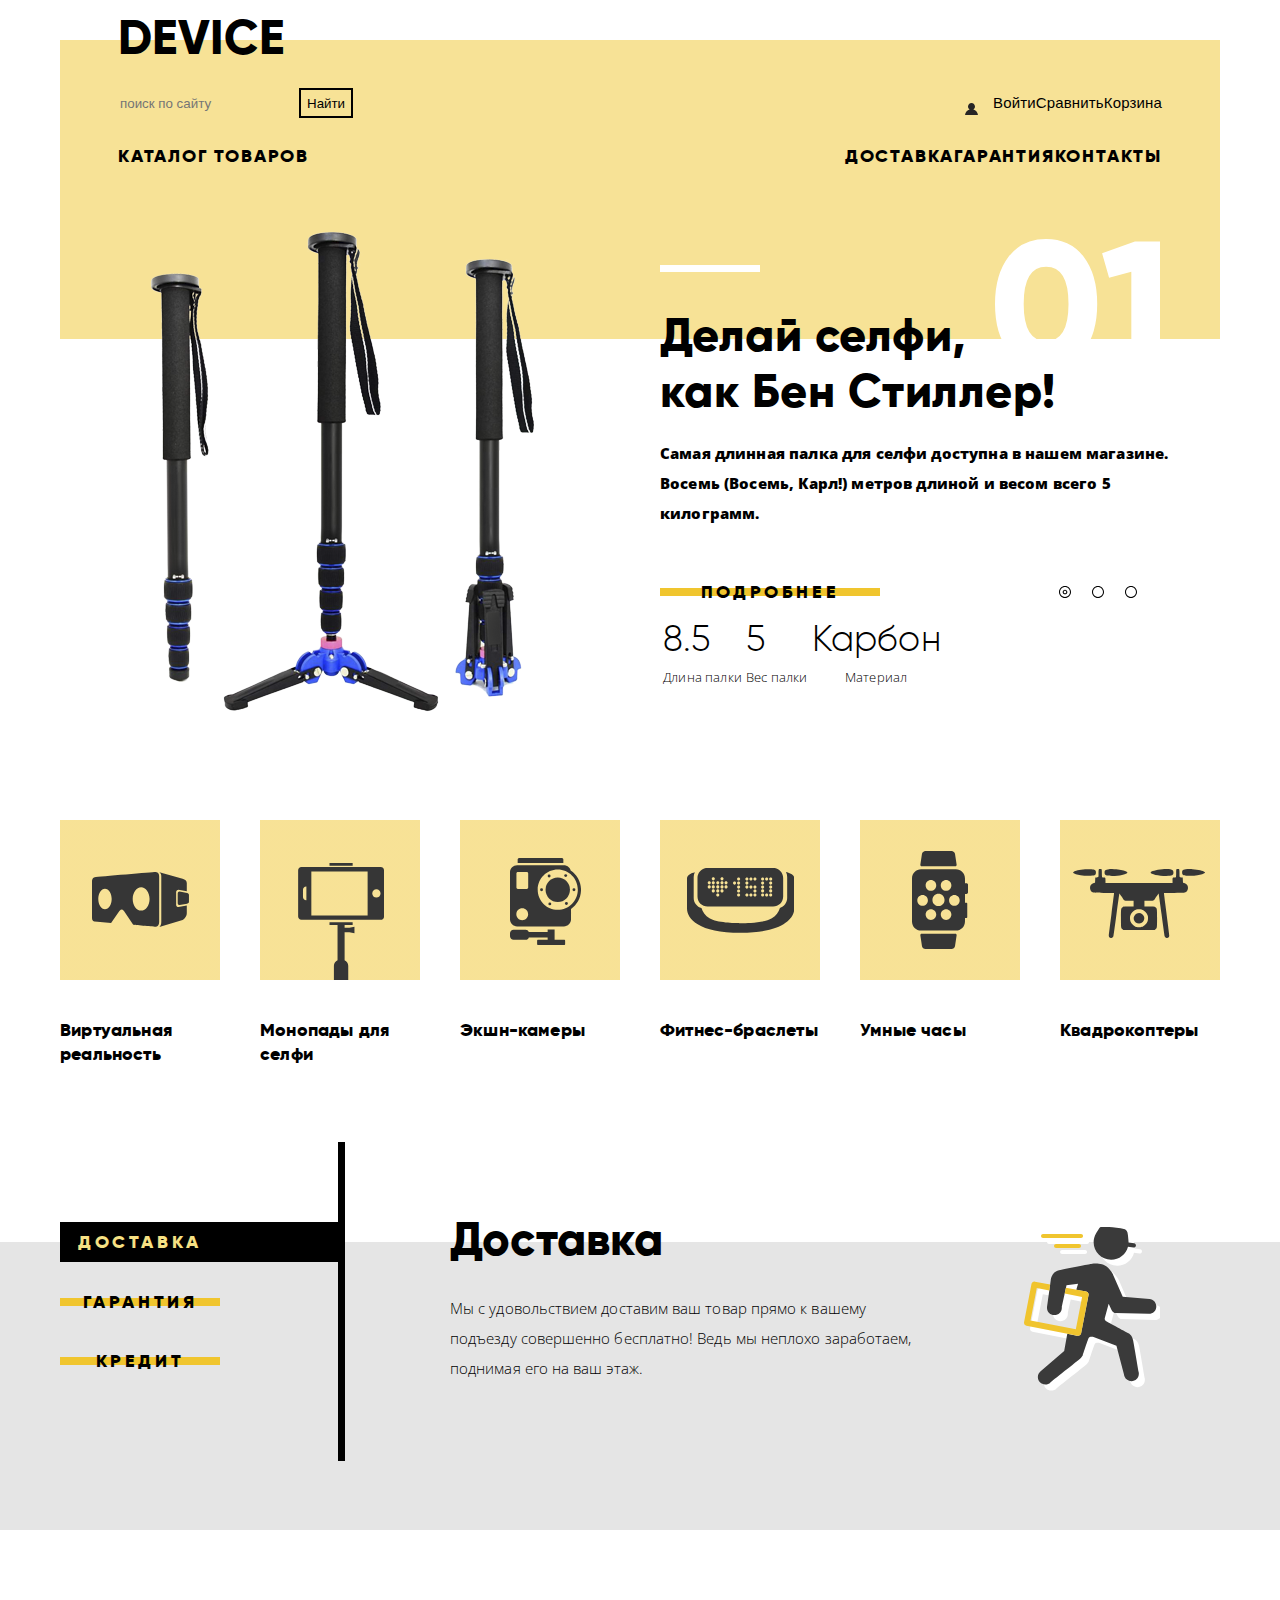
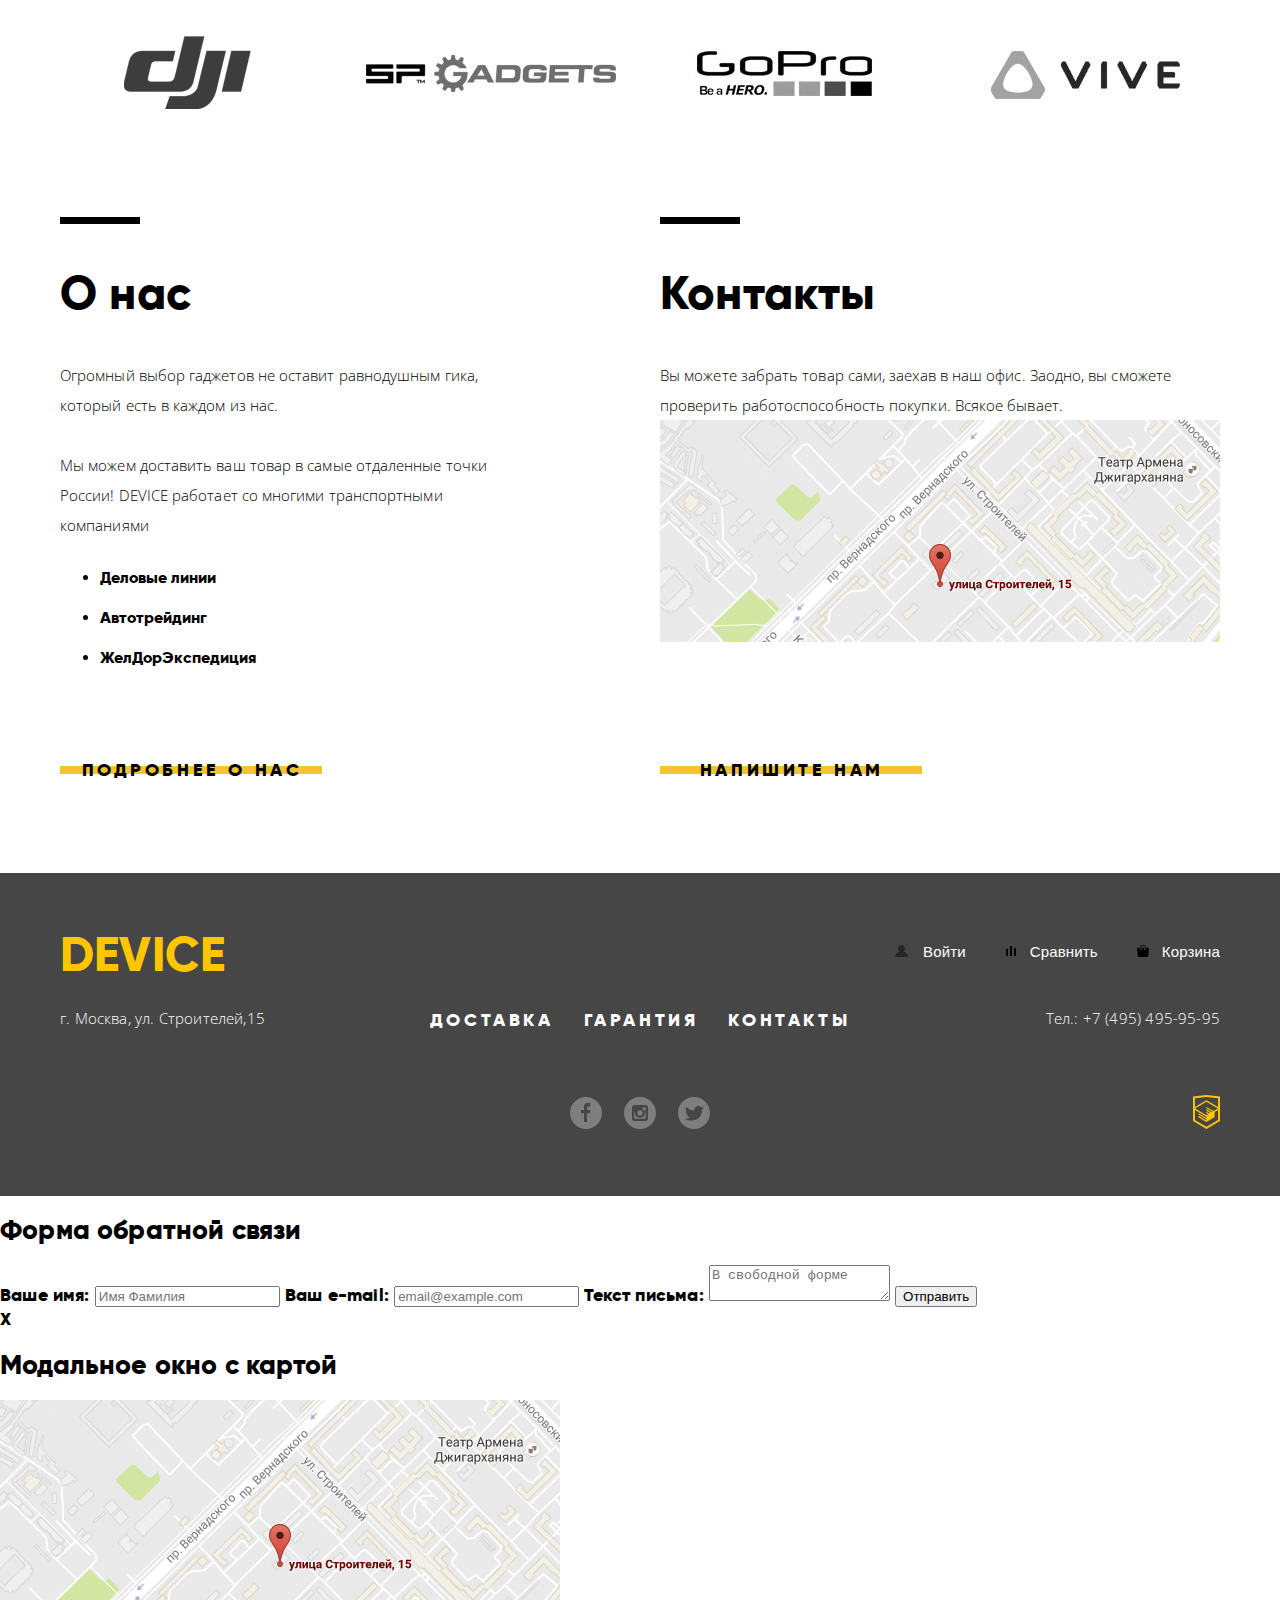
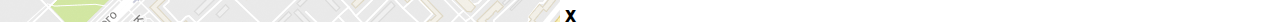
==== commit 843c7e79: "add footer to catalog from index, remove mask" ====
--- a/index.html
+++ b/index.html
@@ -9,7 +9,7 @@
         <link rel="stylesheet" href="CSS/Style.css">
     </head>
     <body>
-        <div class="pdf"></div>
+        <div class="pdf visually-hidden"></div>
         <div class="main-column">
             <header class="main-header">
                 <a href="index.html" class="main-header-logo">
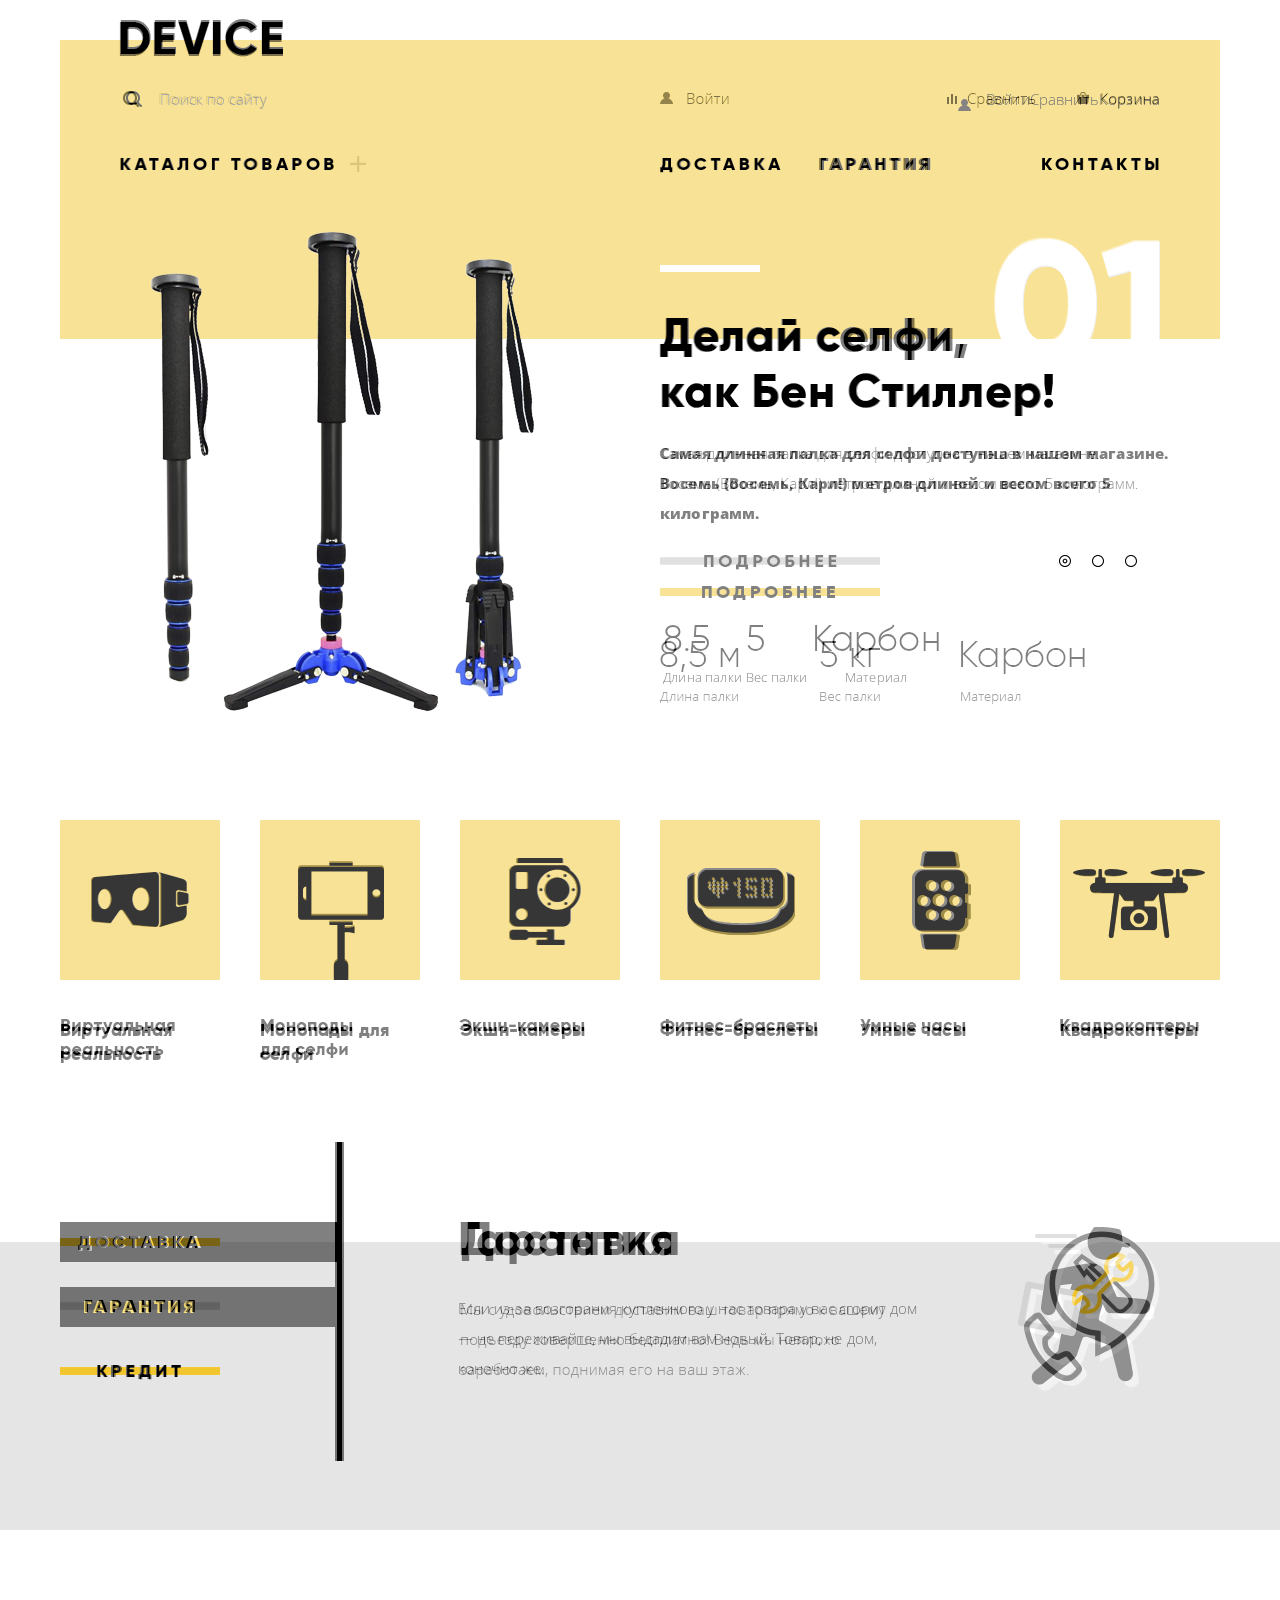
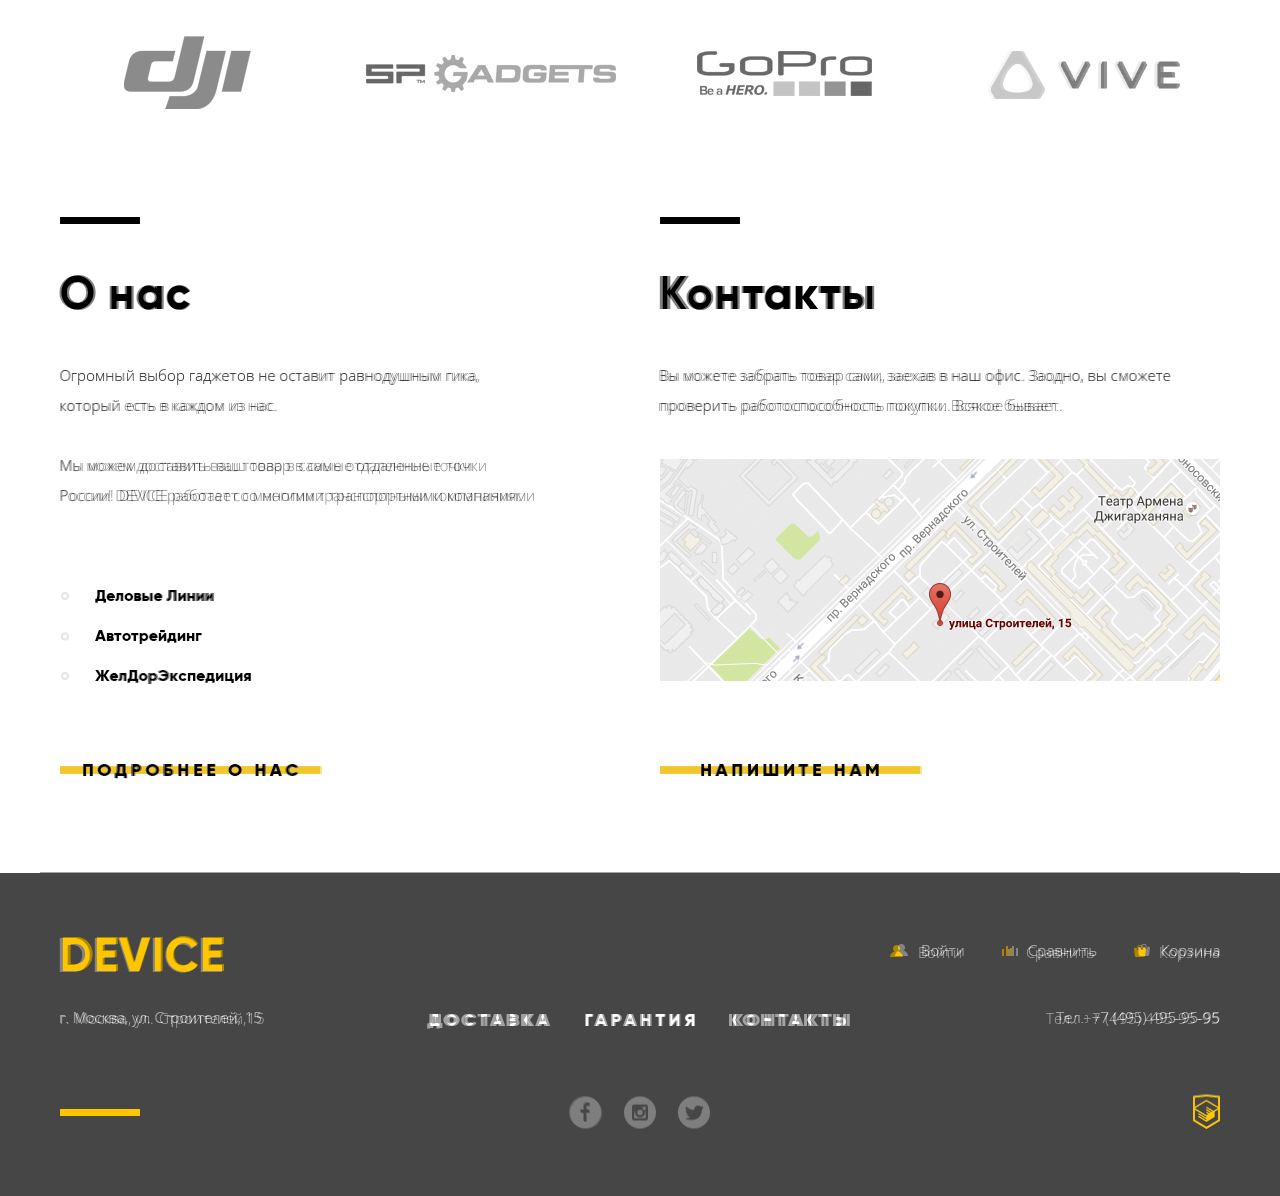
==== commit e753c820: "add modal menus main menu JS, main slider" ====
--- a/index.html
+++ b/index.html
@@ -9,7 +9,8 @@
         <link rel="stylesheet" href="CSS/Style.css">
     </head>
     <body>
-        <div class="pdf visually-hidden"></div>
+        
+        <div class="pdf"></div>
         <div class="main-column">
             <header class="main-header">
                 <a href="index.html" class="main-header-logo">
@@ -18,8 +19,9 @@
                 <div class="container">                    
                     <form action="#" method="get" class="main-search left-column">
                         <label for="main-search" ></label>
-                        <input type="text" id="main-search" name="main-search" placeholder="поиск по сайту">
+                        <input type="text" id="main-search" name="main-search" placeholder="Поиск по сайту">
                         <input type="submit" id="search-submit" name="search-submit" value="Найти">
+                        <div class="search--underline"></div>
                     </form>                    
                     <div class="right-column">
                         <ul class="user-navigation">
@@ -30,10 +32,10 @@
                     </div>
                 </div>
 
-                <nav class="main-navigation">        
-                    <div class="left-column">
-                        <div class="main-nav__button-catalog">
-                            <a href="#" class="main-nav__button ">Каталог товаров</a>                            
+                <nav class="main-navigation">                     
+                    <ul class="main-navigation--list">
+                        <li  class="main-nav__button">
+                            <a href="#">Каталог товаров</a>                            
                             <ul class="main-nav__sub-menu">
                                 <li><a href="#">Виртуальная реальность</a></li>
                                 <li><a href="#">Монопады для селфи</a></li>
@@ -42,112 +44,120 @@
                                 <li><a href="#">Умные часы</a></li>
                                 <li><a href="#">Квадрокоптеры</a></li>                       
                             </ul>   
-                        </div>                                  
-                    </div>
-                    <div class="right-column">
-                        <a href="#" class="main-nav__button">Доставка</a>
-                        <a href="#" class="main-nav__button">Гарантия</a>
-                        <a href="#" class="main-nav__button">Контакты</a>      
-                    </div>          
+                        </li>                     
+                    
+                        <li  class="main-nav__button">
+                            <a href="#">Доставка</a>
+                        </li>
+                        <li  class="main-nav__button">
+                            <a href="#">Гарантия</a>
+                        </li>
+                        <li  class="main-nav__button">
+                            <a href="#">Контакты</a>
+                        </li>  
+                    </ul>                              
                 </nav>
                 
             </header>
             <main>
-                <section class="promotion">
-                    <h2 class="visually-hidden">Реклама 1 товара</h2>
+                <div class="promotion-container">
+                    <input type="radio" id="first-slide" name="main-slider" class="visually-hidden" checked>
+                    <input type="radio" id="second-slide" name="main-slider" class="visually-hidden">
+                    <input type="radio" id="third-slide" name="main-slider" class="visually-hidden">
+                    <section class="promotion">
+                        <h2 class="visually-hidden">Реклама 1 товара</h2>
+                        
+                        <div class="left-column">
+                            <img src="pictures/slider-1.png" alt="Селфи-палка">
+                        </div>
+
+                        <div class="right-column">
+                            <b>Делай селфи,<br> как Бен Стиллер!</b>
+                            <p>
+                                Самая длинная палка для селфи доступна в нашем магазине.<br>
+                                Восемь (Восемь, Карл!) метров длиной и весом всего 5 килограмм.
+                            </p>
+                            <div class="slider-container">
+                                <a class="line-button" href="#">Подробнее</a>
+                            </div>
+                            <table class="specifications-table">                    
+                                <tr class="specifications-table-values">
+                                    <td>8.5</td>
+                                    <td>5</td>
+                                    <td>Карбон</td>
+                                </tr>
+                                <tr class="specifications-table-parameters">
+                                    <th>Длина палки</th>
+                                    <th>Вес палки</th>
+                                    <th>Материал</th>
+                                </tr>
+                            </table>
+                        </div>
+                    </section>
+                
+                    <section class="promotion">
+                        <h2 class="visually-hidden">Реклама 2 товара</h2>
+                        <div class="left-column">
+                            <img src="pictures/slider-2.png" alt="Фитнесс-браслет">
+                        </div>
+                        <div class="right-column">
+                            <b>Худеем<br>правильно!</b>
+                            <p>
+                                Мотивирующие фитнес-браслеты помогут найти в себе силы 
+                                не пропускать занятия и соблюдать диету.
+                            </p>
+                            <a class="line-button" href="#">Подробнее</a>
+                            
+                            <table class="specifications-table">                    
+                                <tr class="specifications-table-values">
+                                    <td>48 часов</td>
+                                    
+                                </tr>
+                                <tr class="specifications-table-parameters">
+                                    <th>Без подзарядки</th>
+                                </tr>
+                            </table>
+                        </div>
+                    </section>
+
+                    <section class="promotion">
+                        <h2 class="visually-hidden">Реклама 3 товара</h2>
+                        <div class="left-column">
+                            <img src="pictures/slider-3.png" alt="Квадрокоптер">
+                        </div>
                     
-                    <div class="left-column">
-                        <img src="pictures/slider-1.png" alt="Селфи-палка">
-                    </div>
-
-                    <div class="right-column">
-                        <b>Делай селфи,<br> как Бен Стиллер!</b>
-                        <p>
-                            Самая длинная палка для селфи доступна в нашем магазине.<br>
-                            Восемь (Восемь, Карл!) метров длиной и весом всего 5 килограмм.
-                        </p>
-                        <div class="slider-container">
+                        <div class="right-column">
+                            <b>Порхает как бабочка,<br>жалит как пчела!</b>
+                            <p>
+                                Этот обычный, на первый взгляд, квадрокоптер оснащен<br>
+                                мощным лазером, замаскированным под стандартную камеру.
+                            </p>
                             <a class="line-button" href="#">Подробнее</a>
-                                <ul class="slider-buttons">
-                                    <li class="selected"></li>
-                                    <li></li>
-                                    <li></li>
-                                </ul>
-                        </div>
-                        <table class="specifications-table">                    
-                            <tr class="specifications-table-values">
-                                <td>8.5</td>
-                                <td>5</td>
-                                <td>Карбон</td>
-                            </tr>
-                            <tr class="specifications-table-parameters">
-                                <th>Длина палки</th>
-                                <th>Вес палки</th>
-                                <th>Материал</th>
-                            </tr>
-                        </table>
-                    </div>
-                </section>
-                <section class="promotion hidden">
-                    <h2 class="visually-hidden">Реклама 2 товара</h2>
-                    <div class="left-column">
-                        <img src="pictures/slider-2.png" alt="Фитнесс-браслет">
-                    </div>
-                    <div class="right-column">
-                        <b>Худеем<br>правильно!</b>
-                        <p>
-                            Мотивирующие фитнес-браслеты помогут найти в себе силы 
-                            не пропускать занятия и соблюдать диету.
-                        </p>
-                        <a class="line-button" href="#">Подробнее</a>
-                        <ul class="slider-buttons">
-                            <li class="slider-buttons-empty"></li>
-                            <li class="slider-buttons-filled"></li>
-                            <li class="slider-buttons-empty"></li>
-                        </ul>
-                        <table class="specifications-table">                    
-                            <tr class="specifications-table-values">
-                                <td>48 часов</td>
-                                
-                            </tr>
-                            <tr class="specifications-table-parameters">
-                                <th>Без подзарядки</th>
-                            </tr>
-                        </table>
-                    </div>
-                </section>
-
-                <section class="promotion  hidden">
-                    <h2 class="visually-hidden">Реклама 3 товара</h2>
-                    <div class="left-column">
-                        <img src="pictures/slider-3.png" alt="Квадрокоптер">
-                    </div>
-                
-                    <div class="right-column">
-                        <b>Порхает как бабочка,<br>жалит как пчела!</b>
-                        <p>
-                            Этот обычный, на первый взгляд, квадрокоптер оснащен<br>
-                            мощным лазером, замаскированным под стандартную камеру.
-                        </p>
-                        <a class="line-button" href="#">Подробнее</a>
-                        <ul class="slider-buttons">
-                            <li class="slider-buttons-filled"></li>
-                            <li class="slider-buttons-empty"></li>
-                            <li class="slider-buttons-empty"></li>
-                        </ul>
-                        <table class="specifications-table">
-                            <tr class="specifications-table-values">
-                                <td>800 м</td>
-                                <td>50 м</td>
-                            </tr>
-                            <tr class="specifications-table-parameters">
-                                <th>Дальность полета</th>
-                                <th>Радиус поражения</th>
-                            </tr>
-                        </table>
-                    </div>
-                </section>
-
+                           
+                            <table class="specifications-table">
+                                <tr class="specifications-table-values">
+                                    <td>800 м</td>
+                                    <td>50 м</td>
+                                </tr>
+                                <tr class="specifications-table-parameters">
+                                    <th>Дальность полета</th>
+                                    <th>Радиус поражения</th>
+                                </tr>
+                            </table>
+                        </div>
+                    </section>
+                    <ul class="slider-buttons">
+                        <li class="slider-buttons-filled">
+                            <label for="first-slide">
+                        </li>
+                        <li class="slider-buttons-empty">
+                            <label for="second-slide">
+                        </li>
+                        <li class="slider-buttons-empty">
+                            <label for="third-slide">
+                        </li>
+                    </ul>
+                 </div>
 
                 <section class="categories">
                     <h2 class="visually-hidden">Категории товаров</h2>
@@ -166,8 +176,8 @@
             <section class="services">
                 <h2 class="visually-hidden">Сервисы</h2>
                 <div class="container"> 
-                    <input type="radio" class="visually-hidden" name="services-radio" id="services-delivery" checked>  
-                    <input type="radio" class="visually-hidden" name="services-radio" id="services-warranty"> 
+                    <input type="radio" class="visually-hidden" name="services-radio" id="services-delivery" >  
+                    <input type="radio" class="visually-hidden" name="services-radio" id="services-warranty" checked> 
                     <input type="radio" class="visually-hidden" name="services-radio" id="services-credit">                
                     <ul class="services-list">
                         <li>                                
@@ -276,7 +286,7 @@
             </div>
         </footer>
 
-        <section class="modal modal-write-us">
+        <section class="modal modal--write-us">
             <h2>Форма обратной связи</h2>
             <form action="https://echo.htmlacademy.ru" method="post" class="write-us">
                 <label>
@@ -296,11 +306,13 @@
             <span class="modal-close-button">X</span>            
         </section>
 
-        <section class="modal modal-map">
-            <h2>Модальное окно с картой</h2>
-            <img src="pictures/map.png" alt="Адрес на карте">
+        <section class="modal modal--map">
+            <h2 class="visually-hidden">Модальное окно с картой</h2>
+            <img src="pictures/map-big.png" alt="Адрес на карте">
             
             <span class="modal-close-button">X</span>            
         </section>
+        <div class="overlay"></div>
+        <script src="JS/script.js"></script>
     </body>
 </html>--- a/CSS/Style.css
+++ b/CSS/Style.css
@@ -13,16 +13,39 @@
     src: url("../fonts/gilroylight.woff2")  format('woff2');
 }
 
+@font-face{
+    font-family: "open sans";
+    font-style: normal;
+    font-weight: normal;
+    src: url("../fonts/opensans.woff2")  format('woff2');
+}
+
+@font-face{
+    font-family: "open sans";
+    font-style: normal;
+    font-weight: lighter;
+    src: url("../fonts/opensanslight.woff2")  format('woff2');
+}
+
 .pdf{
+    display: block;
     position: absolute;
     top: 0;
     left: 50%;
-    width: 1440px;
+    width: 1200px;
     height: 2795px;
+    margin: 0;
+    margin-left: -600px;
+    padding: 0;
     background-image: url("../pictures/device-index.png");
+    background-size: 1440px 2795px;
+    background-position: -120px 0;
+    background-repeat: no-repeat;
+    
     opacity: 0.5;
-    transform: translateX(-50%);
+    
     mix-blend-mode: luminosity;
+    z-index: 25;
 }
 
 a{
@@ -38,9 +61,9 @@
 }
 
 body{
-    margin: 0;
-    padding: 0;
-    width: 100%;
+    margin: 0 auto;
+    padding: 0;
+    min-width: 1200px;
     font-family: "gilroy", arial, sans-serif;
     font-size: 18px;
     line-height: 24px;
@@ -50,7 +73,6 @@
     color: black;
 
     background-color: white;
-    /*background-image:  url("../pictures/device-index.png");*/
     background-position: 50% 0;
     background-repeat: no-repeat;
     background-color: white;
@@ -68,25 +90,23 @@
 .main-header{    
     display: flex;
     flex-direction: column;
-    justify-content: space-between;
+    justify-content: flex-start;
 
     margin: 0;
      
-    padding-left: 58px;
-    padding-right: 58px;   
+    padding-left: 60px;
+    padding-right: 60px;   
     min-height: 200px;
 
     background-image: linear-gradient(to bottom, transparent 40px, #f7e296 40px);
 }
 
-.main-header .container{
-
-}
 
 .main-header-logo{
     align-self: flex-start;
-    margin: 0;
+    margin: -2px;
     margin-top: 14px;
+    margin-bottom: 12px;
     padding: 0;     
 }
 
@@ -100,27 +120,107 @@
     padding: 0;    
 }
 
-.container, .left-column, .right-column{
+.main-header .container, .left-column, .right-column{
     display: flex;
     flex-direction: row;
     justify-content: space-between;
+    align-items: center;
 }
 
 .main-header a{
     color: black;
 }
 
+.main-search{
+    display: flex;
+    position: relative;
+    justify-content: space-between;
+    align-items: flex-end;
+    width: 440px;
+    min-height: 49px;
+    padding: 0;
+    padding-left: 40px;
+    margin: 0;    
+}
+
 #main-search{
+    display: block;
+    align-self: center;
+    margin: 0;
+    margin-right: auto;
+    width: 100%;
+    padding: 0;
+
+    font-family: "open sans";
+    font-size: 15px;
+    line-height: 30px;
+    
+    border: none;    
+    background-color: transparent;
+}
+
+#main-search:focus{
     border: none;
+    outline: none;
+    
     background-color: transparent;
 }
 
+#main-search:focus ~ .search--underline,
+#main-search:focus ~ #search-submit{
+    display: block;
+}
+
+.main-search .search--underline{
+    display: none;
+    position: absolute;
+    background-color: black;
+    width: 100%;
+    height: 2px;
+    left: 0;
+    bottom: 0;
+}
+
+.main-search::before{
+    display: block;
+    position: absolute;
+    content: "";
+    margin: 0;
+    padding: 0;
+    
+    left: 6px;
+    top: 17px;
+    width: 16px;
+    height: 16px;
+
+    background-image: url("../img/search.svg");
+    background-size: 16px 16px;
+    background-position: 0 0;
+    background-repeat: no-repeat;
+}
+
+
+
 #search-submit{
-    display: block;
+    display: none;
     cursor: pointer;
-
+    padding: 8px 20px;
+
+    font-family: "open sans";
+    font-size: 15px;
+    line-height: 29px;
     background-color: transparent;
     border: 2px solid black;
+}
+
+#search-submit:hover{
+    background-color: black;
+    color: white;
+}
+
+#search-submit:active{
+    background-color: black;
+    color: rgba(255,255,255,0.3);
 }
 
 .user-menu-button{
@@ -155,7 +255,7 @@
 
 .user-menu-button{
     position: relative;
-    font-family: "open-sans", sans-serif;
+    font-family: "open sans", sans-serif;
     font-style: normal;
     font-weight: 300;
     font-size: 15px;
@@ -190,49 +290,90 @@
 }
 
 .main-navigation{
-    display: flex;
-    justify-content: space-between;
+    display: block;
+    align-self: stretch;
+    margin-top: auto;
     margin-bottom: 16px;
 
-    letter-spacing: 0.1em;
+    letter-spacing: 0.2em;
     text-transform: uppercase;
 }
 
-.main-menu-button{
-    font-size: 18px;
-    text-transform: uppercase;
-    letter-spacing: 4px;
-}
+.main-navigation--list{    
+    display: flex;   
+    justify-content: space-between;    
+    position: relative; 
+    margin: 0;
+    padding: 0;
+    list-style: none;
+    height: 40px;
+}
+
 
 .main-nav__button{
+    display: flex;
+    justify-content: flex-start;
+    align-items: center;
+}
+
+.main-nav__button:nth-of-type(1){
+    width: 500px;
+    margin-right: 40px;
+    
+}
+
+.main-nav__button:nth-of-type(2){
+    width: 140px;
+    margin-right: 20px;
+}
+
+.main-nav__button:nth-of-type(3){
+    width: 140px;
+}
+
+.main-nav__button:nth-of-type(4){
+    width: 140px;
+    margin-left: auto;
+    justify-content: flex-end;
+    margin-right: -3px;
+}
+
+
+
+.main-nav__button a{
+    display: flex;
+    align-items: center;
     background-color: transparent;
     border: none;
-    height: 40px;
     margin: 0px;
     padding: 0px;
 }
 
-.main-nav__button-catalog{
-    position: relative;
-    height: 40px;
-}
-
-.main-nav__button-catalog:hover .main-nav__sub-menu{
+.main-nav__button a:hover{
+    opacity: 0.6;
+}
+.main-nav__button a:active{
+    opacity: 0.3;
+}
+
+.main-nav__button:hover .main-nav__sub-menu{
     list-style: none;
     display: grid;
     grid-template-columns: 200px 160px auto;
     grid-template-rows: 36px 36px 36px;
     column-gap: 40px;
     top: 39px;
-    left: -58px;
+    left: -60px;
 
     width: 1160px;
     height: 156px;
 
     margin: 0;
-    padding: 0 58px;
+    padding: 0 60px;
 
     background-color: #f7e296;
+    z-index: 40;
+    box-shadow: 0 20px 10px -10px rgba(0,0,0,0.2);
 }
 
 .main-nav__sub-menu li:nth-child(1){
@@ -297,14 +438,29 @@
     opacity: 0.3;
 }
 
+
+.promotion-container{
+    display: block;
+    position: relative;
+    padding: 0;
+    margin: 0;
+    width: 1160px;
+    height: 550px;
+    
+    margin-bottom: 70px;
+    background-image: linear-gradient( #f7e296 139px, transparent 139px);
+}
+
 .promotion{
-    display: flex;
+    display: none;
+    position: absolute;
+
+    width: 100%;
+    top: 0;
+    left: 0;
     justify-content: space-between;
     padding-top: 10px;
-    padding-right: 40px;
-    margin-bottom: 70px;
-
-    background-image: linear-gradient( #f7e296 139px, transparent 139px);
+    
 }
 .product-picture img{
     display: block;
@@ -322,12 +478,13 @@
     padding: 0;
     padding-top: 97px;
     margin: 0;
+    margin-right: 40px;
     width: 520px;
 
     display: block;
 }
 
-.promotion:nth-child(1) .right-column{
+input[id="first-slide"]:checked ~ .promotion .right-column{
     background-image: 
         linear-gradient(white 0px, white 7px), 
         url("../img/01.svg");
@@ -338,7 +495,7 @@
     background-size: 100px 7px, auto;    
 }
 
-.promotion:nth-child(2) .right-column{
+input[id="second-slide"]:checked ~  .promotion .right-column{
     background-image: 
         linear-gradient(white 0px, white 7px), 
         url("../img/02.svg");
@@ -349,7 +506,7 @@
     background-size: 100px 7px, auto;    
 }
 
-.promotion:nth-child(3) .right-column{
+input[id="third-slide"]:checked ~ .promotion .right-column{
     background-image: 
         linear-gradient(white 0px, white 7px), 
         url("../img/03.svg");
@@ -397,7 +554,6 @@
     letter-spacing: 0.2em;
     color: black;
 
-
     background-color: transparent;
     background-image: linear-gradient(#f0c52e 0px, #f0c52e 8px);
     background-size: 200px 8px;
@@ -423,6 +579,9 @@
 
 .slider-buttons{
     display: flex;
+    position: absolute;
+    top: 355px;
+    right: 40px;
     margin: 0;
     margin-left: auto;
     margin-right: 22px;
@@ -432,8 +591,15 @@
 }
 
 .slider-buttons li{
+    padding: 0;
+    margin: 0;
+    margin-right: 21px;
+}
+
+
+.slider-buttons label{
     cursor: pointer;
-    margin-right: 21px;
+    
     display: block;
     box-sizing: border-box;
 
@@ -443,9 +609,24 @@
     background-size: 100%;
 }
 
-.slider-buttons .selected{
+.promotion-container input[id="first-slide"]:checked ~ ul label[for="first-slide"],
+.promotion-container input[id="second-slide"]:checked ~ ul label[for="second-slide"],
+.promotion-container input[id="third-slide"]:checked ~ ul label[for="third-slide"]{
     background-image: url("../img/slider-button.svg");
 }
+
+.promotion-container input[id="first-slide"]:checked ~ .promotion:nth-of-type(1){
+    display: flex;
+}
+
+.promotion-container input[id="second-slide"]:checked ~ .promotion:nth-of-type(2){
+    display: flex;
+}
+
+.promotion-container input[id="third-slide"]:checked ~ .promotion:nth-of-type(3){
+    display: flex;
+}
+
 
 .promotion th{
     font-family: "open sans", sans-serif;
@@ -557,7 +738,6 @@
 .services{
     background-color: transparent;
     background-image: linear-gradient(transparent 100px, #e5e5e5 100px);
-
 }
 
 .services .container{
@@ -575,6 +755,7 @@
     padding: 0;
     margin: 0;
     padding: 80px 0;
+    padding-bottom: 70px;
     display: flex;
     flex-direction: column;
     justify-content: space-between;
@@ -623,6 +804,7 @@
     font-size: 47px;
     line-height: 48px;
     margin: 0;
+    letter-spacing: 0.1rem;
 }
 
 
@@ -632,13 +814,12 @@
     width: 710px;
     margin: 0;
     margin-right: 60px;
-    margin-left: auto;
     padding: 0;
     padding-top: 73px;
-}
-
-.services p,
-.information-columns p{
+    padding-left: 116px;
+}
+
+.services p{
     margin-top: 30px;
     margin-bottom: 0;
 
@@ -648,13 +829,14 @@
     font-weight: 300;
     font-style: normal;
     line-height: 30px;
+    padding-right: 240px;    
 }
 
 .delivery{
     background-image: url("../img/delivery.svg");
     background-size: 136px 164px;
     background-repeat: no-repeat;
-    background-position-x: 100%;
+    background-position-x: calc(100% - 6px);
     background-position-y: calc(100% - 70px);
 }
 
@@ -674,9 +856,7 @@
     background-position-y: calc(100% - 70px);
 }
 
-.services p{
-    padding-right: 240px;
-}
+
 
 section.sponsors{
     margin: 0;   
@@ -731,7 +911,7 @@
 
 .about-us{
     margin: 0;
-    width: 465px;
+    width: 480px;
 }
 
 .information-columns .line-button{
@@ -748,15 +928,54 @@
 
 .information-columns h2{
     margin-top: 52px;
-    margin-bottom: 13px;
+    margin-bottom: 43px;
     font-size: 47px;
     line-height: 48px;
 }
 
+.information-columns p{
+    margin: 0;
+    margin-bottom: 30px;
+
+    letter-spacing: 0.005em;
+    font-family: "open sans", sans-serif;
+    font-size: 15px;
+    font-weight: 300;
+    font-style: normal;
+    line-height: 30px;
+}
+
+.information-columns p:last-of-type{
+    margin-bottom: 39px;
+}
+
+
+.information-columns ul{
+    list-style: none;
+    margin: auto 0;
+    padding: 0;
+}
 .information-columns li{
+    position: relative;;
+    margin: 0;
+    padding: 0;
+    padding-left: 35px;
     font-size: 16px;
     line-height: 40px;
     letter-spacing: 0;
+    text-transform: capitalize;
+}
+
+.information-columns li::before{
+    position: absolute;
+    display: block;
+    content: "";
+    width: 4px;
+    height: 4px;
+    left: 1px;
+    top: 16px;
+    border-radius: 50%;
+    border: solid 2px #e5e5e5;
 }
 
 .small-button{
@@ -767,7 +986,7 @@
     background: transparent;
 
     line-height: 20px;
-    font-family: opensans, sans-serif;
+    font-family: "open sans", sans-serif;
     font-style: normal;
     font-weight: 300;
     font-size: 16px;
@@ -1172,6 +1391,7 @@
     display: flex;
     flex-direction: column;
     justify-content: flex-start;
+    align-items: stretch;
     margin: 0 auto;
     padding: 0;
     padding-top: 52px;
@@ -1216,7 +1436,7 @@
     left: 1px;
     width: 15px;
     height: 14px;
-    background-image: url("../img/user.svg");
+    background-image: url("../img/footer-user.svg");
     background-size: 13px 12px;
     background-repeat: no-repeat;
     background-position: center;
@@ -1230,7 +1450,7 @@
     left: 4px;
     width: 15px;
     height: 14px;
-    background-image: url("../img/compare.svg");
+    background-image: url("../img/footer-compare.svg");
     background-size: 10px 10px;
     background-repeat: no-repeat;
     background-position: center;
@@ -1243,7 +1463,7 @@
     left: 4px;
     width: 15px;
     height: 14px;
-    background-image: url("../img/cart.svg");
+    background-image: url("../img/footer-cart.svg");
     background-size: 12px 12px;
     background-repeat: no-repeat;
     background-position: center;
@@ -1310,11 +1530,23 @@
 }
 
 .main-footer--bottom{
+    position: relative;
     display: flex;
     align-items: flex-end;
     position: relative;
     margin: 0;
     margin-top: auto;
+}
+
+.main-footer--bottom::before{
+    display: block;
+    content: "";
+    position: absolute;
+    width: 80px;
+    height: 7px;
+    left: 0;
+    bottom: 13px;
+    background-color: #ffc600;
 }
 
 
@@ -1360,4 +1592,87 @@
 
 .hidden{
     display: none;    
+}
+
+.modal{
+    display: none;
+    position: fixed;
+    top: 50%;
+    left: 50%;
+    transform: translate(-50%, -50%);
+    z-index: 10;
+}
+
+.modal--write-us{
+    padding: 20px;
+}
+
+.modal--map{
+    margin: 0;
+    padding: 0;
+    width: 960px;
+    height: 560px;    
+    box-shadow: 0 10px 20px 0 rgba(0,0,0,0.2);
+}
+
+  
+
+.modal--map img{
+    width: 100%;
+    height: 100%;
+}
+
+.modal-close-button{
+    position: absolute;
+    width: 55px;
+    height: 55px;
+    margin: 0;
+    padding: 0;
+    font-size: 0;
+    top: 22px;
+    right: 22px;
+    background-color: #f0c52e;
+    border-radius: 50%;
+    opacity: 0.5;
+}
+
+.modal-close-button::after,
+.modal-close-button::before{
+    content: "";
+    display: block;
+    position: absolute;
+    top: 50%;
+    left: 50%;
+    width: 30px;
+    height: 2px;
+    margin: 0;
+    padding: 0;
+    background-color: white;
+}
+
+.modal-close-button::after{
+    transform: translate(-50%,-50%) rotate(-45deg) ;
+}
+.modal-close-button::before{
+    transform: translate(-50%,-50%) rotate(45deg)  ;
+}
+
+.modal-close-button:hover{
+    opacity: 1;
+}
+
+.modal-close-button:active{
+    opacity: 0.3;
+}
+
+.overlay{
+    display: none;
+    position: fixed;
+    top:0;
+    left: 0;
+    width: 100%;
+    height: 100%;
+    background-color: black;
+    opacity: 0.2;
+    z-index: 7;
 }